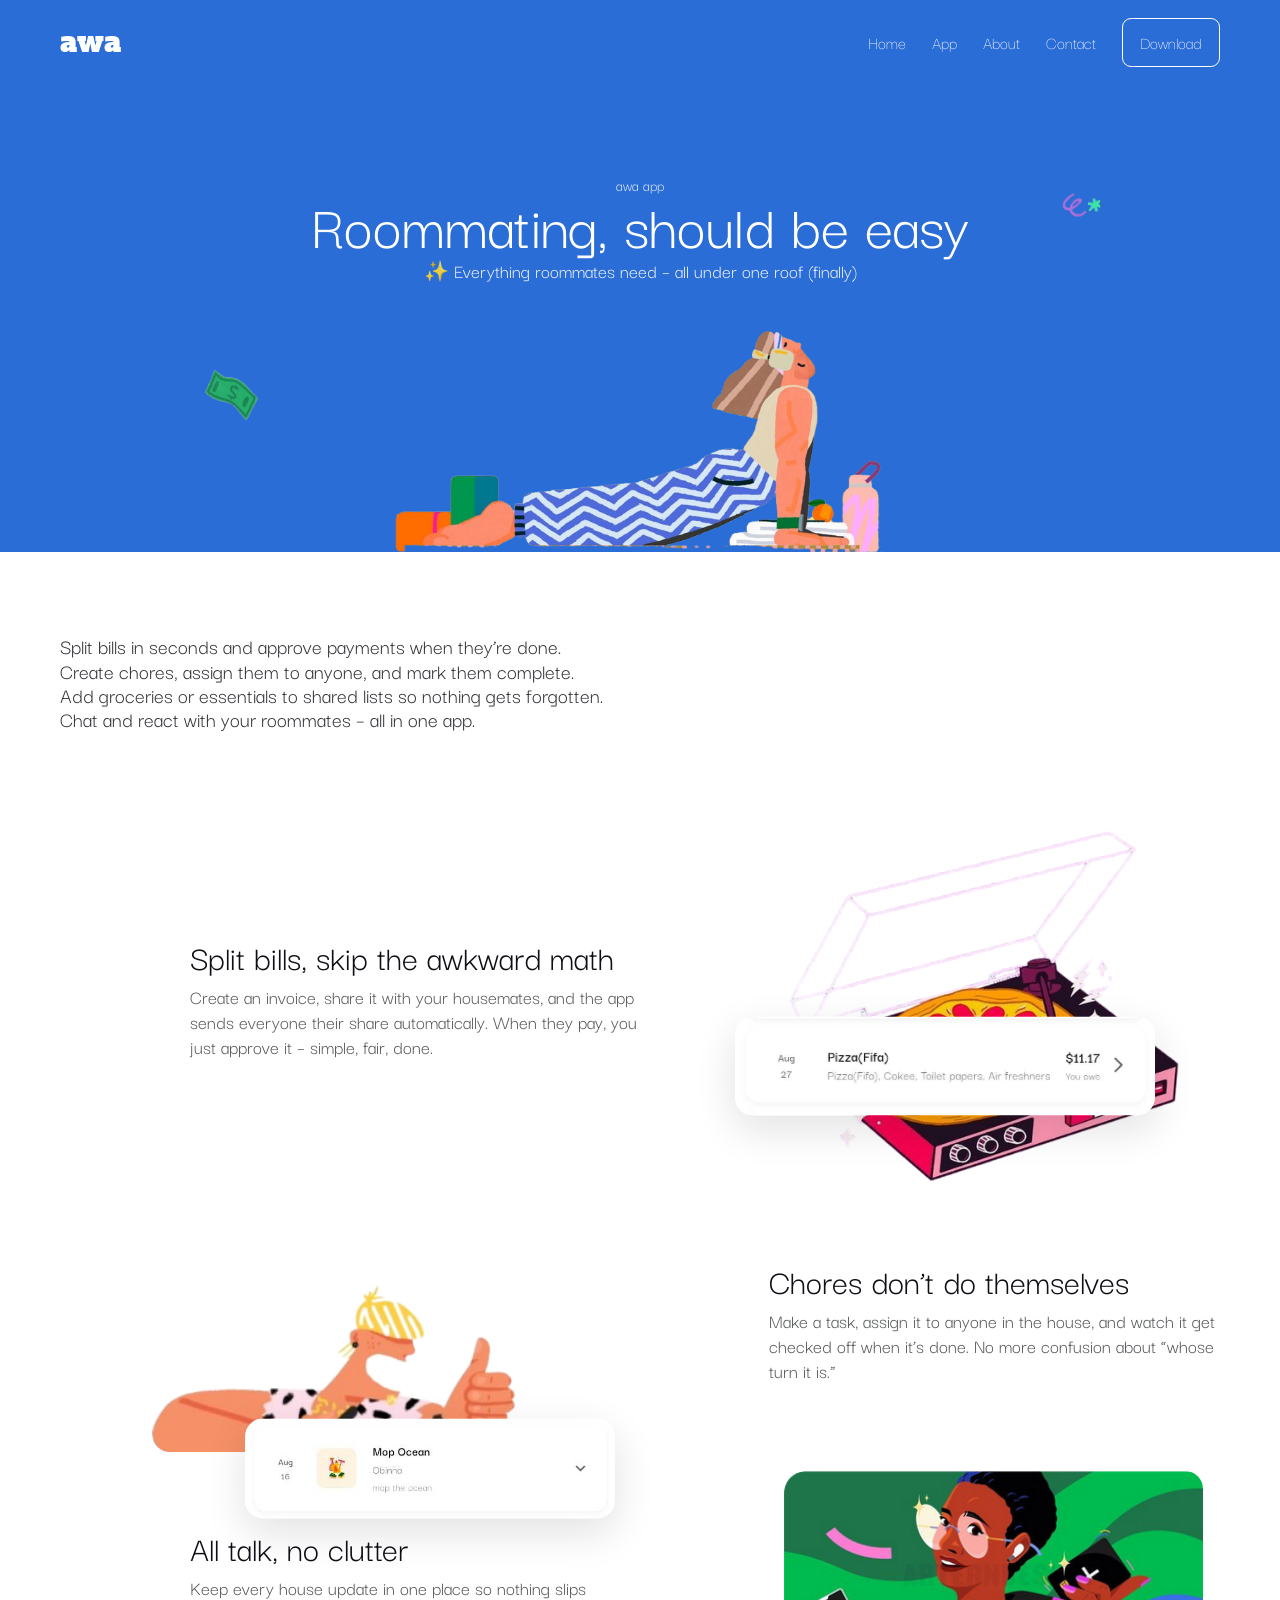
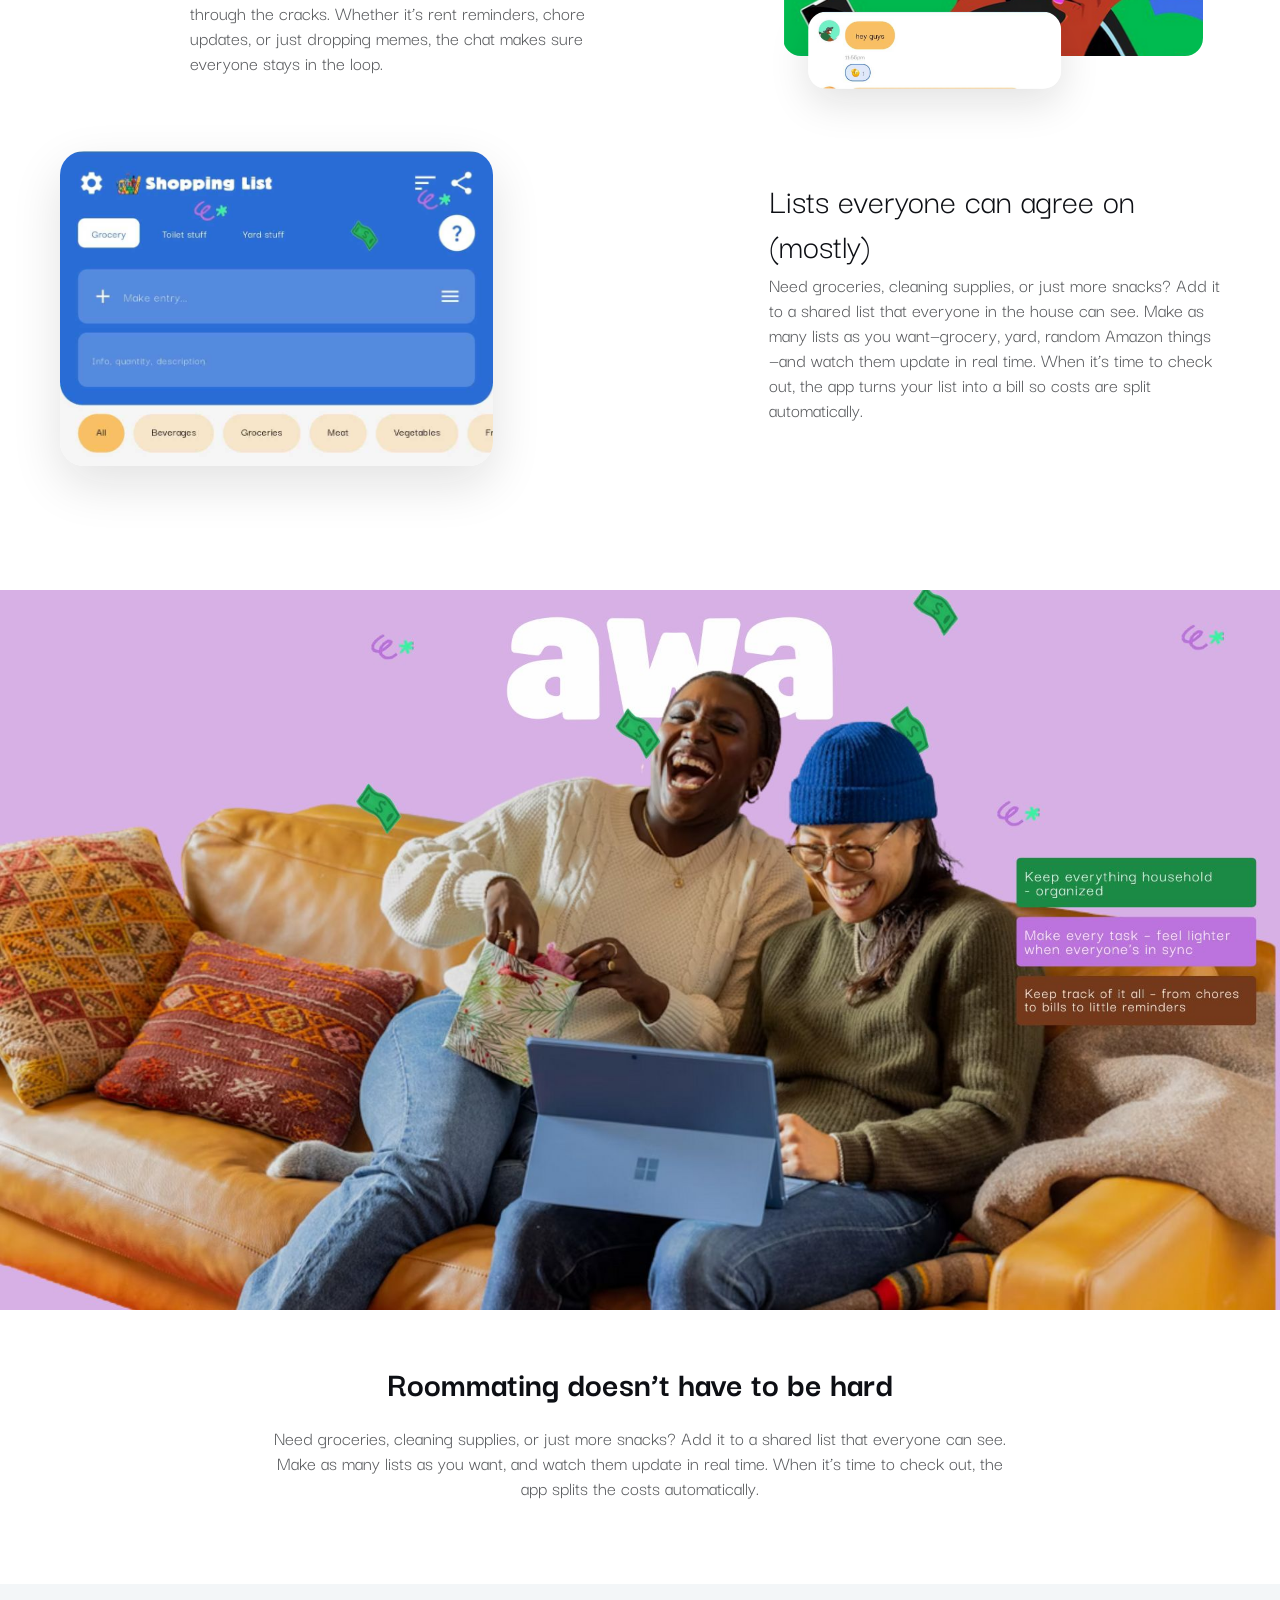
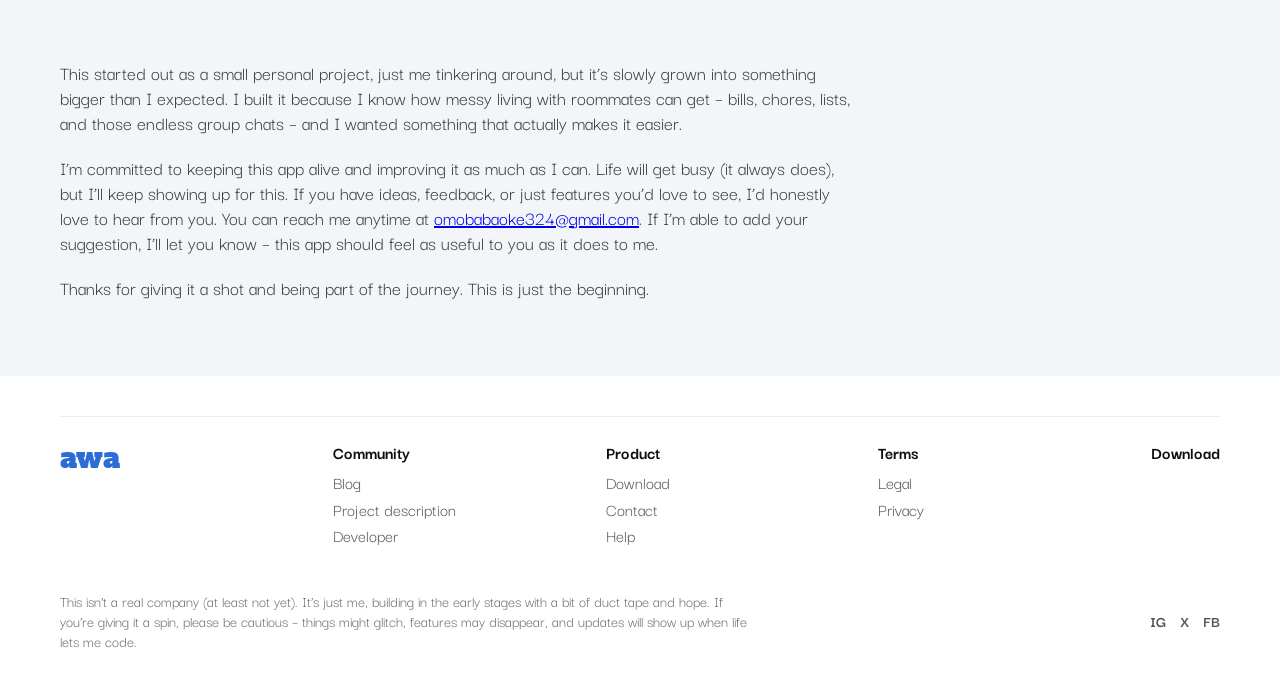
==== index.html @ b7f0f14f "first commit" ====
<!DOCTYPE html>
<html lang="en">
<head>
  <meta charset="UTF-8" />
  <meta name="viewport" content="width=device-width, initial-scale=1.0"/>
  <title>awa – Roommating, should be easy</title>

  <!-- Site CSS -->
  <link rel="stylesheet" href="styles/main.css"/>

  <!-- Font fallbacks (everything except logo uses Darker Grotesque) -->
  <style>
    @import url('https://fonts.googleapis.com/css2?family=Alfa+Slab+One&display=swap'); /* fallback for logo */
    @import url('https://fonts.googleapis.com/css2?family=Darker+Grotesque:wght@300..900&display=swap');
  </style>
</head>

<body>
<!-- ======================= Mobile Header ======================= -->

    <header class="nav-mobile only-mobile">
  <div class="nav-mobile__inner container">
    <a class="logo" href="#" aria-label="awa home">awa</a>
    <button class="hamburger" aria-label="menu">
      <span></span><span></span><span></span>
    </button>
  </div>
</header>
  <!-- ======================= NAV ======================= -->
  <header class="nav only-desktop">
    <div class="nav__inner container">
      <a class="logo" href="#" aria-label="awa home">awa</a>
      <nav class="nav__links">
        <a href="#">Home</a>
        <a href="#">App</a>
        <a href="#">About</a>
        <a href="#">Contact</a>
        <a class="btn btn--outline" href="#">Download</a>
      </nav>
    </div>
  </header>

  <!----==========================================================->

  <!- MOBILE HERO (blue screen + floating bits + person) -->
<section class="m-hero only-mobile">
  <div class="container">
    <h1>Adulting is hard<br>Roommating is harder</h1>
    <p class="sub">Because sticky notes, group chats, and IOUs aren’t a long-term solution</p>

    <div class="m-hero__art">
      <img src="assets/images/stretching-man.png" alt="">
      <!-- floating stickers -->
      <img class="m-float m-money m-left"  src="assets/images/money.png" alt="">
      <img class="m-float m-money m-right" src="assets/images/money.png" alt="">
      <img class="m-float m-star"           src="assets/images/star.png"   alt="">
    </div>
  </div>
</section>

<!-- MOBILE FEATURES (text-only blocks, no opposing images) -->
<section class="m-features only-mobile">
  <div class="container">
    <article class="m-feature">
      <h3>Tasks &amp; Chores</h3>
      <p>Create tasks, assign them to any roommate, and check them off when done. No more “I thought you were doing it.”</p>
    </article>

    <article class="m-feature">
      <h3>Bills &amp; Payments</h3>
      <p>Make invoices on the fly, split the cost with everyone, and approve payments once you’ve seen them. Fair, simple, no awkward math.</p>
    </article>

    <article class="m-feature">
      <h3>All talk, no clutter</h3>
      <p>Keep every house update in one place—rent reminders, chore updates, or just memes—so nothing slips through the cracks.</p>
    </article>

    <article class="m-feature">
      <h3>Lists everyone can agree on (mostly)</h3>
      <p>Groceries, yard stuff, toilet paper—make shared lists and watch them update in real time. At checkout, the app splits costs automatically.</p>
    </article>
  </div>
</section>






<!-- MOBILE CARDS PAGE -->
<section class="m-cards only-mobile">
  <div class="container m-cards__head">
    <h2>Your affairs<br>in good hands</h2>
    <p class="note">not that kind, please – that’s on you</p>
  </div>

  <div class="center">

  <div class="m-card m-card--red">
    <h3>Bills?</h3>
    <p>Congrats, you’re now CFO of the apartment</p>

    <!-- pseudo images (visible alt placeholders) -->
    <img class="sticker money-left"   data-show-alt src="assets/images/money.png"
         alt="CARD(Bills): small money sticker, top-left" />
    <img class="sticker coin-right"  data-show-alt src="assets/images/coin2.png"
         alt="CARD(Bills): big coin, right-center" />
  </div>

  <div class="m-card m-card--pink">
    <h3>Shopping List?</h3>
    <p>Yes, Karen, we do need more toilet paper</p>

    <img class="sticker basket-left" data-show-alt src="assets/images/shopping.png"
         alt="CARD(Shopping): grocery basket, left" />
    <img class="sticker money-right" data-show-alt src="assets/images/money.png"
         alt="CARD(Shopping): money sticker, right" />
  </div>

  <div class="m-card m-card--green">
    <h3>Messages?</h3>
    <p>All your arguments, <br> neatly archived. Absolute cinema.</p>

    <img class="sticker person-left" data-show-alt src="assets/images/cinema.png"
         alt="CARD(Messages): waving person, left" />
    <img class="sticker chat-right"  data-show-alt src="assets/images/star.png"
         alt="CARD(Messages): chat bubble, right" />
  </div>

  <div class="m-card m-card--purple">
    <h3>Chores?</h3>
    <p>Because “vibes” don’t take out the trash.</p>

    <img class="sticker spark-left"  data-show-alt src="assets/images/star.png"
         alt="CARD(Chores): sparkles, left" />
    <img class="sticker tools-right"  data-show-alt src="assets/images/clean.png"
         alt="CARD(Chores): cleaning tools, right-bottom" />
  </div>

  </div>
</section>








  <!-- ======================= HERO ======================= -->
  <section class="hero only-desktop">
    <img class="float money money--left" src="assets/images/money.png" alt="" />
    <img class="float star star--right" src="assets/images/star.png" alt="" />

    <div class="container hero__inner">
      <p class="eyebrow">awa app</p>
      <h1 class="hero__title">Roommating, should be easy</h1>
      <p class="hero__subtitle">
        ✨ Everything roommates need – all under one roof (finally)
      </p>

      <div class="hero__art">
        <img src="assets/images/stretching-man.png" alt="illustration of a person reclining happily"/>
      </div>
    </div>
  </section>

  <!-- ======================= QUICK VALUE LINES ======================= -->
<section class="lines container only-desktop">
  <p>
    Split bills in seconds and approve payments when they’re done.<br>
    Create chores, assign them to anyone, and mark them complete.<br>
    Add groceries or essentials to shared lists so nothing gets forgotten.<br>
    Chat and react with your roommates – all in one app.
  </p>
</section>

<section class="lines container only-mobile">
  <p style="font-size: 15px; text-align: center; margin-top: -40px;">
    Split bills in seconds and approve payments when they’re done.<br>
    Create chores, assign them to anyone, and mark them complete.<br>
    Add groceries or essentials to shared lists so nothing gets forgotten.<br>
    Chat and react with your roommates – all in one app.
  </p>
</section>

  <!-- ======================= FEATURES (PAGE 2) ======================= -->
  <section class="feature-grid container  only-desktop">
    <!-- Bills -->
    <div class="feature">
      <div class="feature__copy">
        <h2>Split bills, skip the awkward math</h2>
        <p class="muted">
          Create an invoice, share it with your housemates, and the app sends
          everyone their share automatically. When they pay, you just approve it –
          simple, fair, done.
        </p>
      </div>
      <div class="feature__art">
        <!-- pizza with overlayed bill card -->
        <img class="stack base" src="assets/images/pizza.png" alt="pizza illustration"/>
        <img class="stack overlay card" src="assets/images/expenses.jpg" alt="bill card overlay"/>
      </div>
    </div>

    <!-- Chores -->
    <div class="feature feature--swap">
      <div class="feature__copy chores">
        <h2>Chores don’t do themselves</h2>
        <p class="muted">
          Make a task, assign it to anyone in the house, and watch it get checked
          off when it’s done. No more confusion about “whose turn it is.”
        </p>
      </div>
      <div class="feature__art">
        <img class="stack base bill" src="assets/images/thumbs-up-guy.png" alt="thumbs up person"/>
        <img class="stack overlay small" src="assets/images/mop-ocean.jpg" alt="mop ocean task"/>
      </div>
    </div>

    <!-- Chat -->
    <div class="feature">
      <div class="feature__copy">
        <h2>All talk, no clutter</h2>
        <p class="muted">
          Keep every house update in one place so nothing slips through the
          cracks. Whether it’s rent reminders, chore updates, or just dropping
          memes, the chat makes sure everyone stays in the loop.
        </p>
      </div>
      <div class="feature__art">
        <img class="stack base" src="assets/images/earbud-girl.png" alt="girl with earbuds"/>
        <img class="stack overlay bubble" src="assets/images/message-bubble.jpg" alt="message bubble saying 'hey guys'"/>
      </div>
    </div>

    <!-- Lists -->
    <div class="feature feature--swap">
      <div class="feature__copy">
        <h2>Lists everyone can agree on (mostly)</h2>
        <p class="muted">
          Need groceries, cleaning supplies, or just more snacks? Add it to a
          shared list that everyone in the house can see. Make as many lists as
          you want—grocery, yard, random Amazon things—and watch them update in
          real time. When it’s time to check out, the app turns your list into a
          bill so costs are split automatically.
        </p>
      </div>
      <div class="feature__art ">
        <img class="device" src="assets/images/shopping-list.jpg" alt="shopping list screen"/>
      </div>
    </div>
  </section>

  <!-- ======================= BIG CTA (PAGE 4) ======================= -->
  <section class="cta">
    <div class="cta__bg">
      <img src="assets/images/laughing-women.jpg" alt="laughing friends on a couch"/>
      <!-- optional wordmark if you have it
      <img class="cta__wordmark" src="assets/images/awa-wordmark.png" alt="awa">
      -->
    </div>

    <div class="cta__panel container only-desktop">
      <h2>Roommating doesn’t have to be hard</h2>
      <p class="muted">
        Need groceries, cleaning supplies, or just more snacks? Add it to a shared
        list that everyone can see. Make as many lists as you want, and watch
        them update in real time. When it’s time to check out, the app splits the
        costs automatically.
      </p>

        <div class="cta__panel container only-mobile">
      <h2>Roommating doesn’t have to be hard</h2>
      <p class="muted" style="font-size: 15px;">
        Need groceries, cleaning supplies, or just more snacks? Add it to a shared
        list that everyone can see. Make as many lists as you want, and watch
        them update in real time. When it’s time to check out, the app splits the
        costs automatically.
      </p>


      <a class="btn btn--solid" href="#">Download</a>
    </div>
  </section>

  <!-- ======================= PERSONAL NOTE + FOOTER ======================= -->
  <section class="personal">
    <div class="container">
      <p>
        This started out as a small personal project, just me tinkering around,
        but it’s slowly grown into something bigger than I expected. I built it
        because I know how messy living with roommates can get – bills, chores,
        lists, and those endless group chats – and I wanted something that
        actually makes it easier.
      </p>
      <p>
        I’m committed to keeping this app alive and improving it as much as I can.
        Life will get busy (it always does), but I’ll keep showing up for this.
        If you have ideas, feedback, or just features you’d love to see, I’d
        honestly love to hear from you. You can reach me anytime at
        <a href="mailto:omobabaoke324@gmail.com">omobabaoke324@gmail.com</a>.
        If I’m able to add your suggestion, I’ll let you know – this app should
        feel as useful to you as it does to me.
      </p>
      <p>Thanks for giving it a shot and being part of the journey. This is just the beginning.</p>
    </div>
  </section>

  <footer class="footer">
    <div class="container footer__grid">
      <div class="footer__brand">awa</div>

      <div class="footer__col">
        <h4>Community</h4>
        <a href="#">Blog</a>
        <a href="#">Project description</a>
        <a href="#">Developer</a>
      </div>

      <div class="footer__col">
        <h4>Product</h4>
        <a href="#">Download</a>
        <a href="#">Contact</a>
        <a href="#">Help</a>
      </div>

      <div class="footer__col">
        <h4>Terms</h4>
        <a href="#">Legal</a>
        <a href="#">Privacy</a>
      </div>

      <div class="footer__col">
        <h4>Download</h4>
        <a class="icon-link" href="#" aria-label="App download">
          
        </a>
      </div>
    </div>

    <div class="container footer__bottom">
      <p class="disclaimer">
        This isn’t a real company (at least not yet). It’s just me, building in
        the early stages with a bit of duct tape and hope. If you’re giving it a
        spin, please be cautious – things might glitch, features may disappear,
        and updates will show up when life lets me code.
      </p>

      <div class="footer__socials">
        <!-- you said you can provide icons; placeholders for now -->
        <a href="#" aria-label="Instagram">IG</a>
        <a href="#" aria-label="X">X</a>
        <a href="#" aria-label="Facebook">FB</a>
      </div>
    </div>
  </footer>
</body>
</html>

<script>
(function(){
  document.querySelectorAll('img[data-show-alt]').forEach(function(img){
    function toAlt(){
      const tag = document.createElement('span');
      tag.className = (img.className ? img.className + ' ' : '') + 'img-alt';
      tag.textContent = img.alt || 'image';
      if (img.getAttribute('style')) tag.setAttribute('style', img.getAttribute('style'));
      img.replaceWith(tag);
    }
    img.addEventListener('error', toAlt, { once:true });
    if (!img.getAttribute('src')) toAlt();
  });
})();
</script>
---- styles/main.css ----
/* =============== Base =============== */

.only-desktop { display:block; }
.only-mobile  { display:none; }

@media (max-width: 768px){
  .only-desktop { display:none !important; }
  .only-mobile  { display:block !important; }
}


.nav-mobile{
  background: var(--blue);
  position: sticky; top:0; z-index:60;
}
.nav-mobile__inner{
  display:flex; align-items:center; justify-content:space-between;
  padding:16px 0;
}
.hamburger{
  width:34px; height:26px; background:transparent; border:0; padding:0; display:grid; gap:5px;
}
.hamburger span{
  display:block; height:2px; background:#fff; border-radius:2px;
}


/* Mobile hero */
.m-hero{
  background: var(--blue); color:#fff; padding:32px 0 16px; position:relative; overflow:hidden;
}
.m-hero h1{
  font-weight:400; text-align:center; font-size: clamp(22px, 6vw, 30px); margin:18px 0 8px;
}
.m-hero .sub{
  text-align:center; opacity:.85; max-width:34ch; margin:0 auto 10px; font-size:14px;
}
.m-hero__art{ position:relative; display:flex; justify-content:center; margin-top:18px; }
.m-hero__art > img:first-child{ width:min(360px, 88vw); }

.m-float{ position:absolute; pointer-events:none; opacity:.95; }
.m-money{ width:28px; }
.m-left{ left:8%; top:22%; transform:rotate(-14deg); }
.m-right{ right:10%; top:38%; transform:rotate(16deg); }
.m-star{ width:22px; right:18%; top:18%; }

/* Mobile features text-only */
.m-features{ background:#fff; padding:20px 0 12px; }
.m-feature{ padding:18px 8px; border-bottom:1px solid #eee; }
.m-feature:last-child{ border-bottom:0; }
.m-feature h3{ margin:0 0 6px; font-weight:600; font-size:20px; }
.m-feature p{ margin:0; color:var(--ink-70); font-size:15px; line-height:1.35; }


/* Mobile cards */
/* MOBILE CARDS WRAPPER */
.m-cards{
  padding: 22px 0 6px;
  display: flex;
  flex-direction: column;
  align-items: center;
}

/* HEADLINE + NOTE */
.m-cards__head{
  text-align: center;
  width: 80%; /* match card width visually */
  margin-bottom: 12px;
}
.m-cards__head h2{
  margin: 0;
  font-size: 24px;
  font-weight: 600;
  line-height: 1.1;
  font-family:"Darker Grotesque", system-ui, -apple-system, Segoe UI, Roboto, sans-serif;
}
.m-cards__head .note{
  margin: 6px 0 14px;
  color: var(--ink-60);
  font-size: 12px;
}

/* INDIVIDUAL CARDS */
.m-card{
  width: 90%;            /* ✅ your request */
  color: #fff;
  border-radius: 14px;
  padding: 16px;
  margin: 12px 0;
  display: flex;
  flex-direction: column;
  gap: 4px;
  position: relative;
  overflow: hidden;
  text-align: center;     /* ✅ center the texts inside */
  font-family: "Golf Display", "Alfa Slab One", cursive; /* ✅ font */
}
.m-card h3{
  margin: 0;
  font-size: 22px;
  font-weight: 800;
  letter-spacing: .2px;
}
.m-card p{
  margin: 0;
  font-size: 12px;
  opacity: .95;
  font-family:"Darker Grotesque", system-ui, -apple-system, Segoe UI, Roboto, sans-serif;
}

/* COLORS */
.m-card--red    { background: #f2483d; }
.m-card--pink   { background: #ff5fa8; }
.m-card--green  { background: #1fbf7a; }
.m-card--purple { background: #8e5cff; }

/* STICKER POSITIONS */
.m-card .sticker{
  position: absolute;
  pointer-events: none;
}

/* BILL STICKERS */
.m-card .money-left { left: 8px; top: -6px; width: 28px; }
.m-card .coin-right { right: 10px; top: 10px; width: 46px; }

/* SHOPPING STICKERS */
.m-card .basket-left{ left: 8px; bottom: 6px; width: 42px; }
.m-card .money-right{ right: 10px; top: 8px; width: 28px; }

/* MESSAGES STICKERS */
.m-card .person-left{ left: 10px; top: 49px; width: 44px; }
.m-card .chat-right{ right: 10px; top: 10px; width: 44px; }

/* CHORES STICKERS */
.m-card .spark-left{ left: 10px; top: 8px; width: 28px; }
.m-card .tools-right{ right: -6px; bottom: -8px; width: 50px; }

/* IMAGE FALLBACK (same as before, but scoped to cards) */
.m-card .img-alt{
  font-size: 11px;
  line-height: 1.1;
  background: rgba(0,0,0,.55);
  color: #fff;
  padding: 4px 6px;
  border-radius: 8px;
  backdrop-filter: saturate(1.4) blur(2px);
}

.cta__bg img {
  display: block;       
  width: 100%;
  height: auto;
}

.cta { position: relative; z-index: 1; }

.center{
    display: flex;
    flex-direction: column;
    align-items: center;
}


@media (max-width: 768px){
  .footer__grid{
    grid-template-columns: 1fr;
  }
  .footer__bottom{
    flex-direction:column; align-items:flex-start;
  }
}






/**************      ********************/







:root{
  --blue:#2a6dd7;
  --ink:#0d0f14;
  --ink-60: rgba(13,15,20,0.6);
  --ink-70: rgba(13,15,20,0.7);
  --ink-80: rgba(13,15,20,0.8);
  --paper:#ffffff;
  --soft:#f3f6f8; /* for the personal note background */
  --radius-2:12px;
  --radius-3:18px;
}

/* Local font for the logo */
@font-face{
  font-family:"Golf Display";
  src:url("../assets/fonts/GolfDisplay.woff2") format("woff2");
  font-display:swap;
}

*{ box-sizing:border-box; }
html,body{ height:100%; }
body{
  margin:0;
  color:var(--ink);
  background:#fff;
  font-family:"Darker Grotesque", system-ui, -apple-system, Segoe UI, Roboto, sans-serif;
  line-height:1.25;
}

.container{
  width:min(1160px, 92vw);
  margin-inline:auto;
}

/* =============== Buttons =============== */
.btn{
  display:inline-block;
  padding:.75rem 1.1rem;
  border-radius:9px;
  text-decoration:none;
  font-weight:700;
  border:1.5px solid transparent;
}
.btn--outline{ border-color:#fff; color:#fff; }
.btn--outline:hover{ background:#ffffff1a; }
.btn--solid{ background:var(--blue); color:#fff; }
.btn--solid:hover{ filter:brightness(.95); }

/* =============== Nav =============== */
.nav{
  background:var(--blue);
  position:sticky;
  top:0;
  z-index:50;
}
.nav__inner{
  display:flex;
  align-items:center;
  justify-content:space-between;
  padding:18px 0;
}
.logo{
  font-family:"Golf Display","Alfa Slab One",cursive;
  color:#fff;
  font-size:28px;
  text-decoration:none;
  letter-spacing:.5px;
}
.nav__links a{
  color:#fff;
  text-decoration:none;
  margin-left:22px;
  font-weight:300;
  font-size:18px;
}

/* =============== Hero =============== */
.hero{
  background:var(--blue);
  color:#fff;
  position:relative;
  overflow:hidden;
  padding:10vh 0 0;
}
.hero__inner{
  text-align:center;
  position:relative;
}
.eyebrow{
  margin:0 0 .5rem;
  font-weight:400;
  margin-bottom:-10px;
  opacity:.8;
}
.hero__title{
  font-size:clamp(34px, 6vw, 64px);
  font-weight:400;
  margin:.25rem 0 1rem;
  margin-bottom:-6px;
  margin-top:-11px;
}

.hero__subtitle{
  margin:0 0 2rem;
  font-size:20px;
  opacity:.9;
   margin-bottom:-2px;
}
.hero__art{
  display:flex;
  justify-content:center;
  margin-top:24px;
}
.hero__art img{
  width:min(780px, 90vw);
}

.hero__art img {
  width: 60%;   
  max-width: 500px; 
}

/* floating bits */
.float{ position:absolute; pointer-events:none; opacity:.9; }
.money{ width:56px; }
.star{ width:42px; }
.money--left{ left:16%; top:58%; transform:rotate(-12deg); }
.star--right{ right:14%; top:22%; }

/* =============== Lines =============== */
.lines{
  padding:60px 0 30px;
}
.lines ul{
  margin:0; padding-left:1rem;
  display:grid;
  gap:.5rem;
}
.lines{
  font-size:22px;
  opacity:.85;
  line-height: 1.1;
  
}

/* =============== Feature Grid (Page 2) =============== */
.feature-grid{
  padding:40px 0 80px;
  display:grid;
  gap:80px;
}
.feature{
  display:grid;
  grid-template-columns: 1.1fr 1fr;
  align-items:center;
  gap:50px;
}
.feature--swap{ grid-template-columns: 1fr 1.1fr; }
.feature--swap .feature__copy{ order:2; }
.feature--swap .feature__art{ order:1; }

.feature__copy h2{
  font-size:36px;
  font-weight:400;
  margin:.25rem 0 10px;
}


.feature__copy {
  font-size:36px;
  font-weight:400;
  margin:.25rem 0 10px;
  margin-left: 130px;
}

.feature__copy .muted{
  color:var(--ink-70);
  font-size:20px;
  max-width:56ch;
  margin-top: -5px;
}

/* stacked overlay images */
.feature__art{
  position:relative;
  min-height:280px;
}
.stack.base{ width:100%; max-width:420px; border-radius:var(--radius-3); }
.stack.overlay{
  position:absolute; left:50%; top:50%;
  transform:translate(-50%,-50%);
  width:85%; max-width:420px;
  border-radius:18px;
  box-shadow:0 14px 40px rgba(13,15,20,.12);
}
.stack.overlay.card{ width:92%; top:66%; }
.stack.overlay.small{ width:70%; top:99%; left:70%; }
.stack.overlay.bubble{ width:48%; top:64%; left:46%; }

.device{
  width:100%; max-width:620px;
  border-radius:24px;
  box-shadow:0 18px 50px rgba(13,15,20,.12);
}

.feature__art img.stack.base {
  margin-left: 92px; 
}

.device{
    width:82%; top:66%;
}


.stack.overlay.card {
  left: 48%; 
}

/* =============== CTA (Page 4) =============== */
.cta{
  margin-top:40px;
  background:#e9d5ff00;
}
.cta__bg{
  position:relative;
  width:100%;
  overflow:hidden;
  background:#e7c5ff00;
}
.cta__bg img{
  display:block;
  width:100%;
  height:auto;
  object-fit:cover;
}
.cta__wordmark{
  position:absolute;
  inset:auto auto 10% 50%;
  transform:translateX(-50%);
  width:min(680px, 80vw);
  opacity:.2;
}
.cta__panel{
  text-align:center;
  padding:34px 0 64px;
}
.cta__panel h2{
  font-size:36px;
  margin:16px 0 6px;
}
.cta__panel .muted{
  color:var(--ink-70);
  font-size:20px;
  max-width:75ch;
  margin-inline:auto;
}
.cta .btn--solid{ margin-top:18px; }

/* =============== Personal Note =============== */
.personal{
  background:var(--soft);
  padding:56px 0;
}
.personal p{
  color:var(--ink-80);
  font-size:20px;
  max-width:80ch;
}

/* =============== Footer =============== */
.footer{
  padding:40px 0 24px;
}
.footer__grid{
  display:grid;
  grid-template-columns: 1fr repeat(3, 1fr) auto;
  gap:24px;
  align-items:start;
  padding:24px 0;
  border-top:1px solid #e9eef4;
}
.footer__brand{
  font-family:"Golf Display","Alfa Slab One",cursive;
  font-size:28px;
  color:#2a6dd7;
}
.footer__col h4{
  margin:0 0 8px;
  font-size:18px;
}
.footer__col a{
  display:block;
  color:var(--ink-70);
  text-decoration:none;
  font-size:18px;
  margin:.25rem 0;
}
.footer__bottom{
  display:flex;
  align-items:center;
  justify-content:space-between;
  gap:18px;
}
.disclaimer{
  color:var(--ink-60);
  max-width:86ch;
  font-size:16px;
}
.footer__socials a{
  margin-left:10px;
  text-decoration:none;
  color:var(--ink-70);
  font-weight:700;
}

/* =============== Responsive =============== */
@media (max-width: 980px){
  .feature, .feature--swap{
    grid-template-columns:1fr;
  }
  .feature--swap .feature__copy,
  .feature--swap .feature__art{
    order:unset;
  }
  .nav__links a{ margin-left:16px; }
}

@media (max-width: 640px){
  .nav__links a{ display:none; }
  .nav__links .btn{ display:inline-block; }
  .money--left{ left:8%; top:56%; }
  .star--right{ right:6%; top:16%; }
}

.only-desktop { display: block !important; }
.only-mobile  { display: none !important; }

@media (max-width: 768px){
  .only-desktop { display: none !important; }
  .only-mobile  { display: block !important; }
}
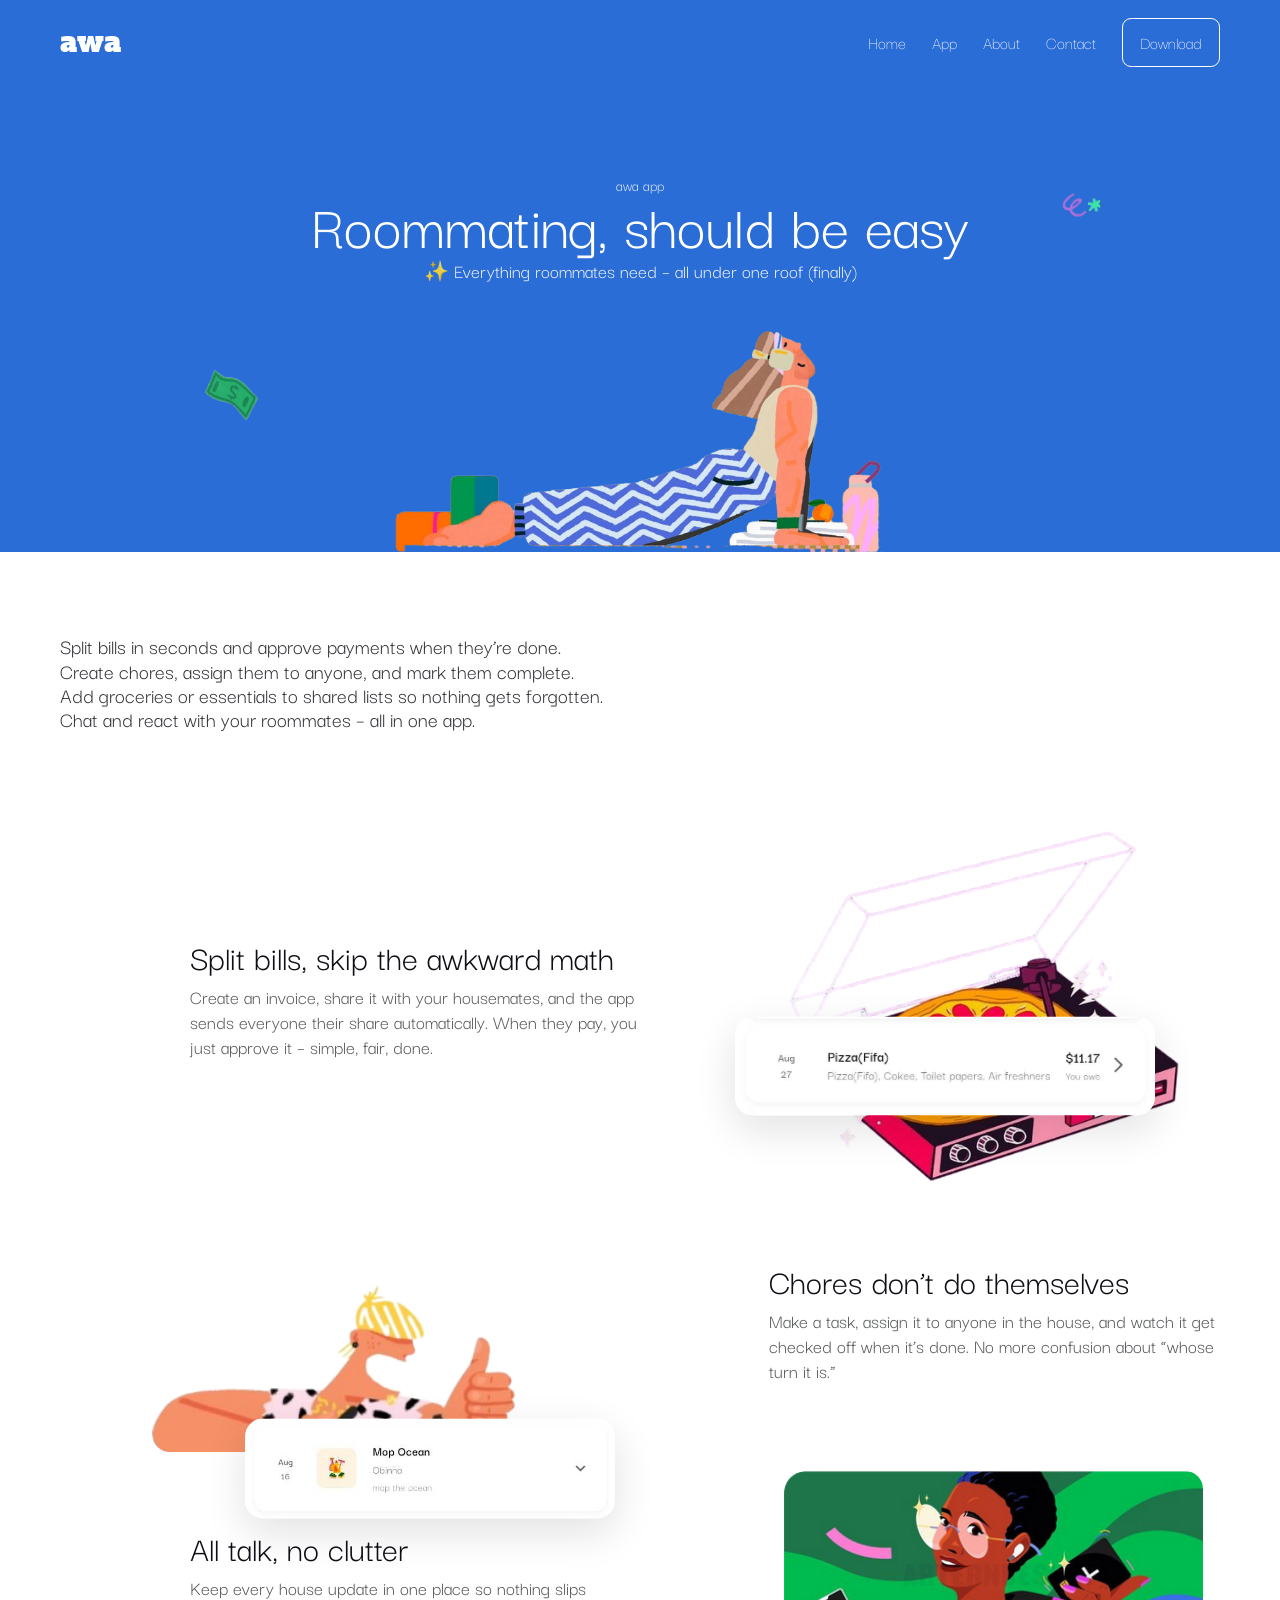
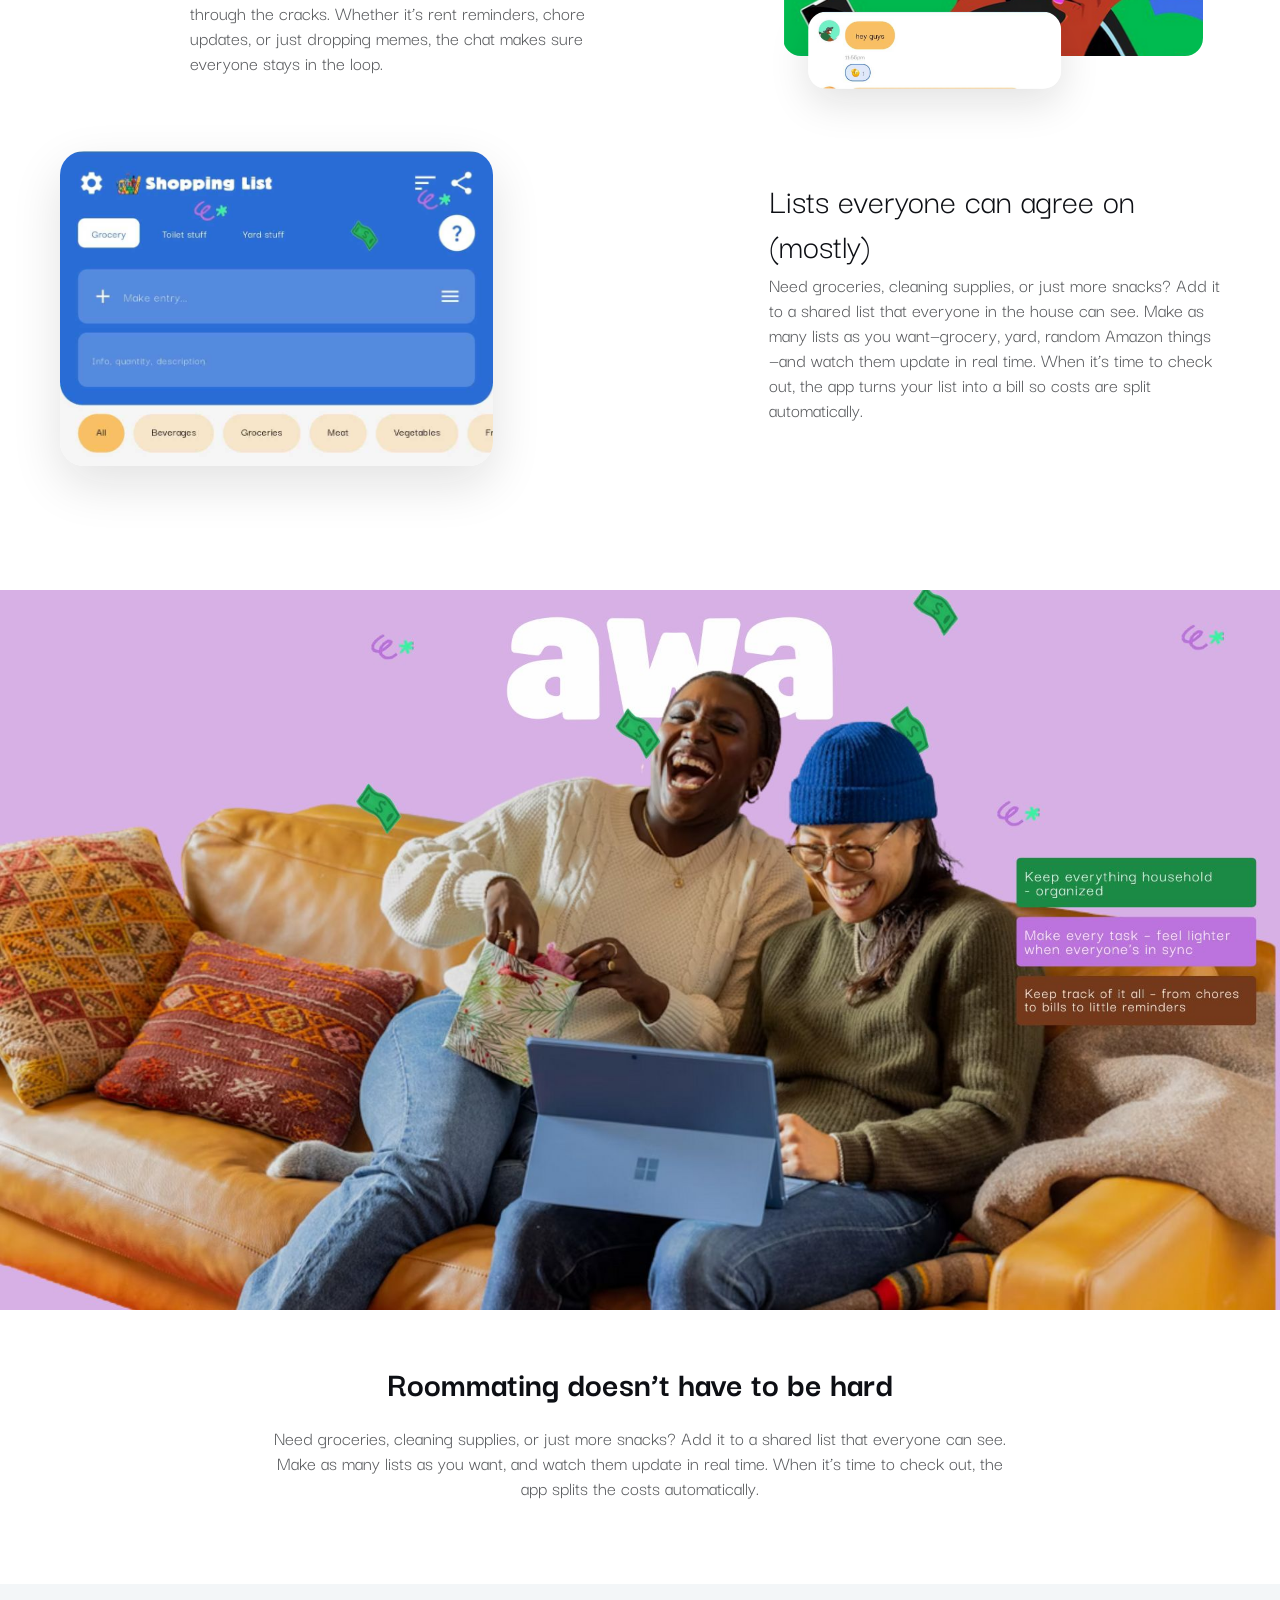
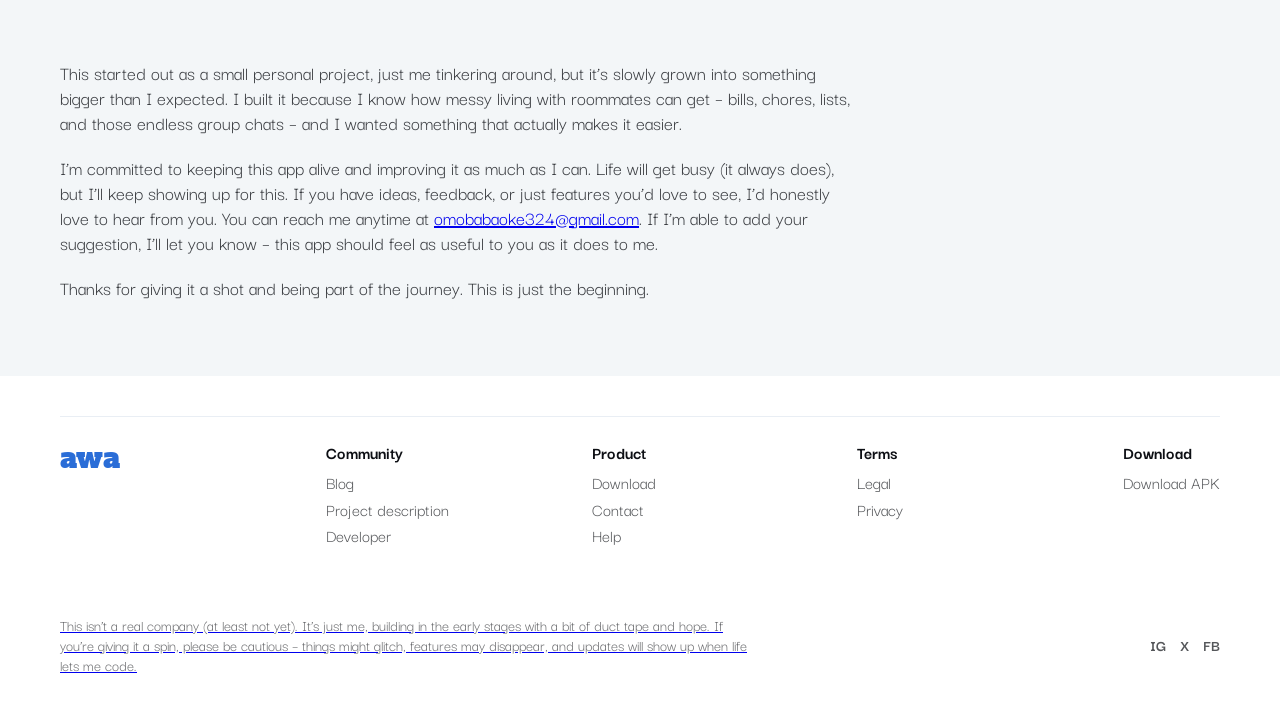
==== commit bf80ea35: "added download buttons that work" ====
--- a/index.html
+++ b/index.html
@@ -21,9 +21,14 @@
     <header class="nav-mobile only-mobile">
   <div class="nav-mobile__inner container">
     <a class="logo" href="#" aria-label="awa home">awa</a>
-    <button class="hamburger" aria-label="menu">
-      <span></span><span></span><span></span>
-    </button>
+
+   <a class="btn btn--solid" 
+       href="folder/awa.apk" 
+       download 
+       aria-label="Download Awa (APK)">
+      Download
+    </a>
+
   </div>
 </header>
   <!-- ======================= NAV ======================= -->
@@ -35,7 +40,7 @@
         <a href="#">App</a>
         <a href="#">About</a>
         <a href="#">Contact</a>
-        <a class="btn btn--outline" href="#">Download</a>
+         <a class="btn btn--outline" href="folder/awa.apk" download>Download</a>
       </nav>
     </div>
   </header>
@@ -281,7 +286,8 @@
       </p>
 
 
-      <a class="btn btn--solid" href="#">Download</a>
+     <a class="btn btn--solid" href="folder/awa.apk" download>Download</a>
+
     </div>
   </section>
 
@@ -334,9 +340,8 @@
 
       <div class="footer__col">
         <h4>Download</h4>
-        <a class="icon-link" href="#" aria-label="App download">
-          
-        </a>
+        <a class="icon-link" href="folder/awa.apk" download aria-label="App download">
+    Download APK
       </div>
     </div>
 
--- a/styles/main.css
+++ b/styles/main.css
@@ -524,4 +524,8 @@
 @media (max-width: 768px){
   .only-desktop { display: none !important; }
   .only-mobile  { display: block !important; }
+}
+
+.btn {
+  border: 1px solid white;
 }
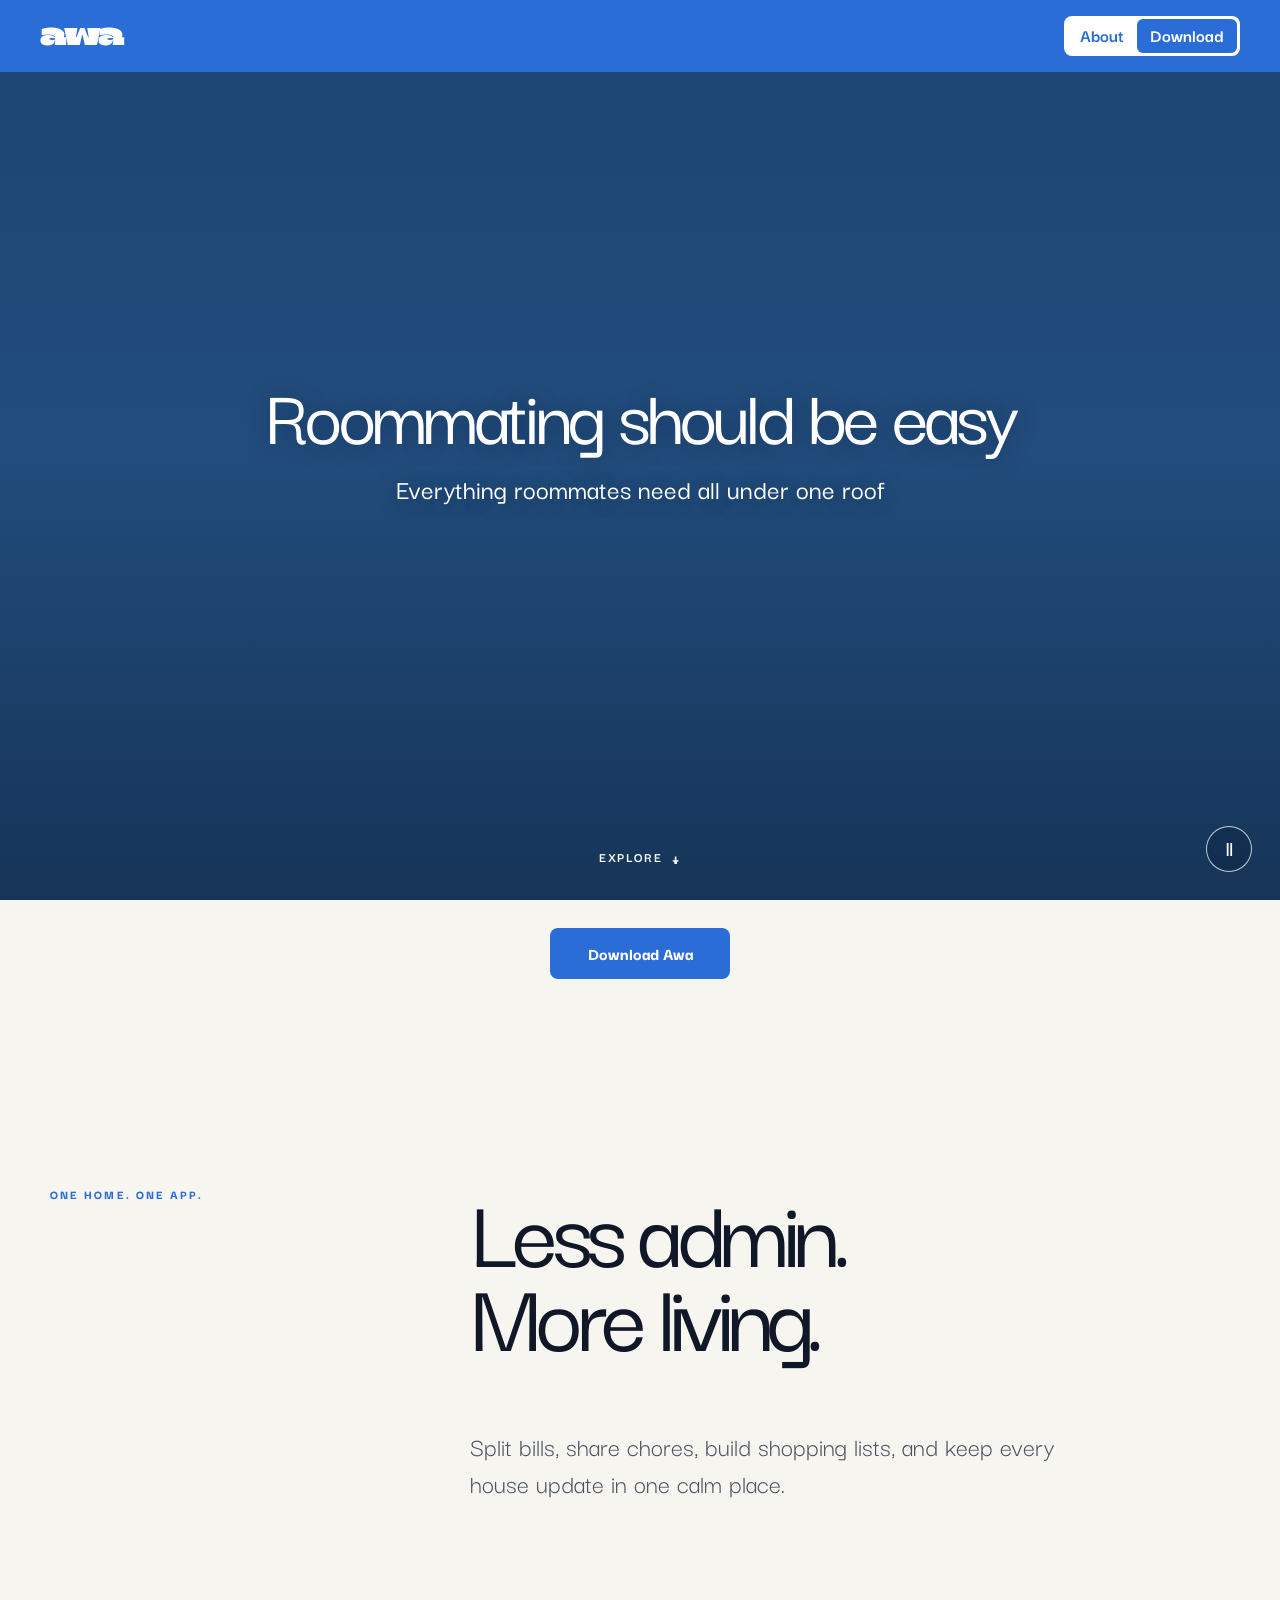
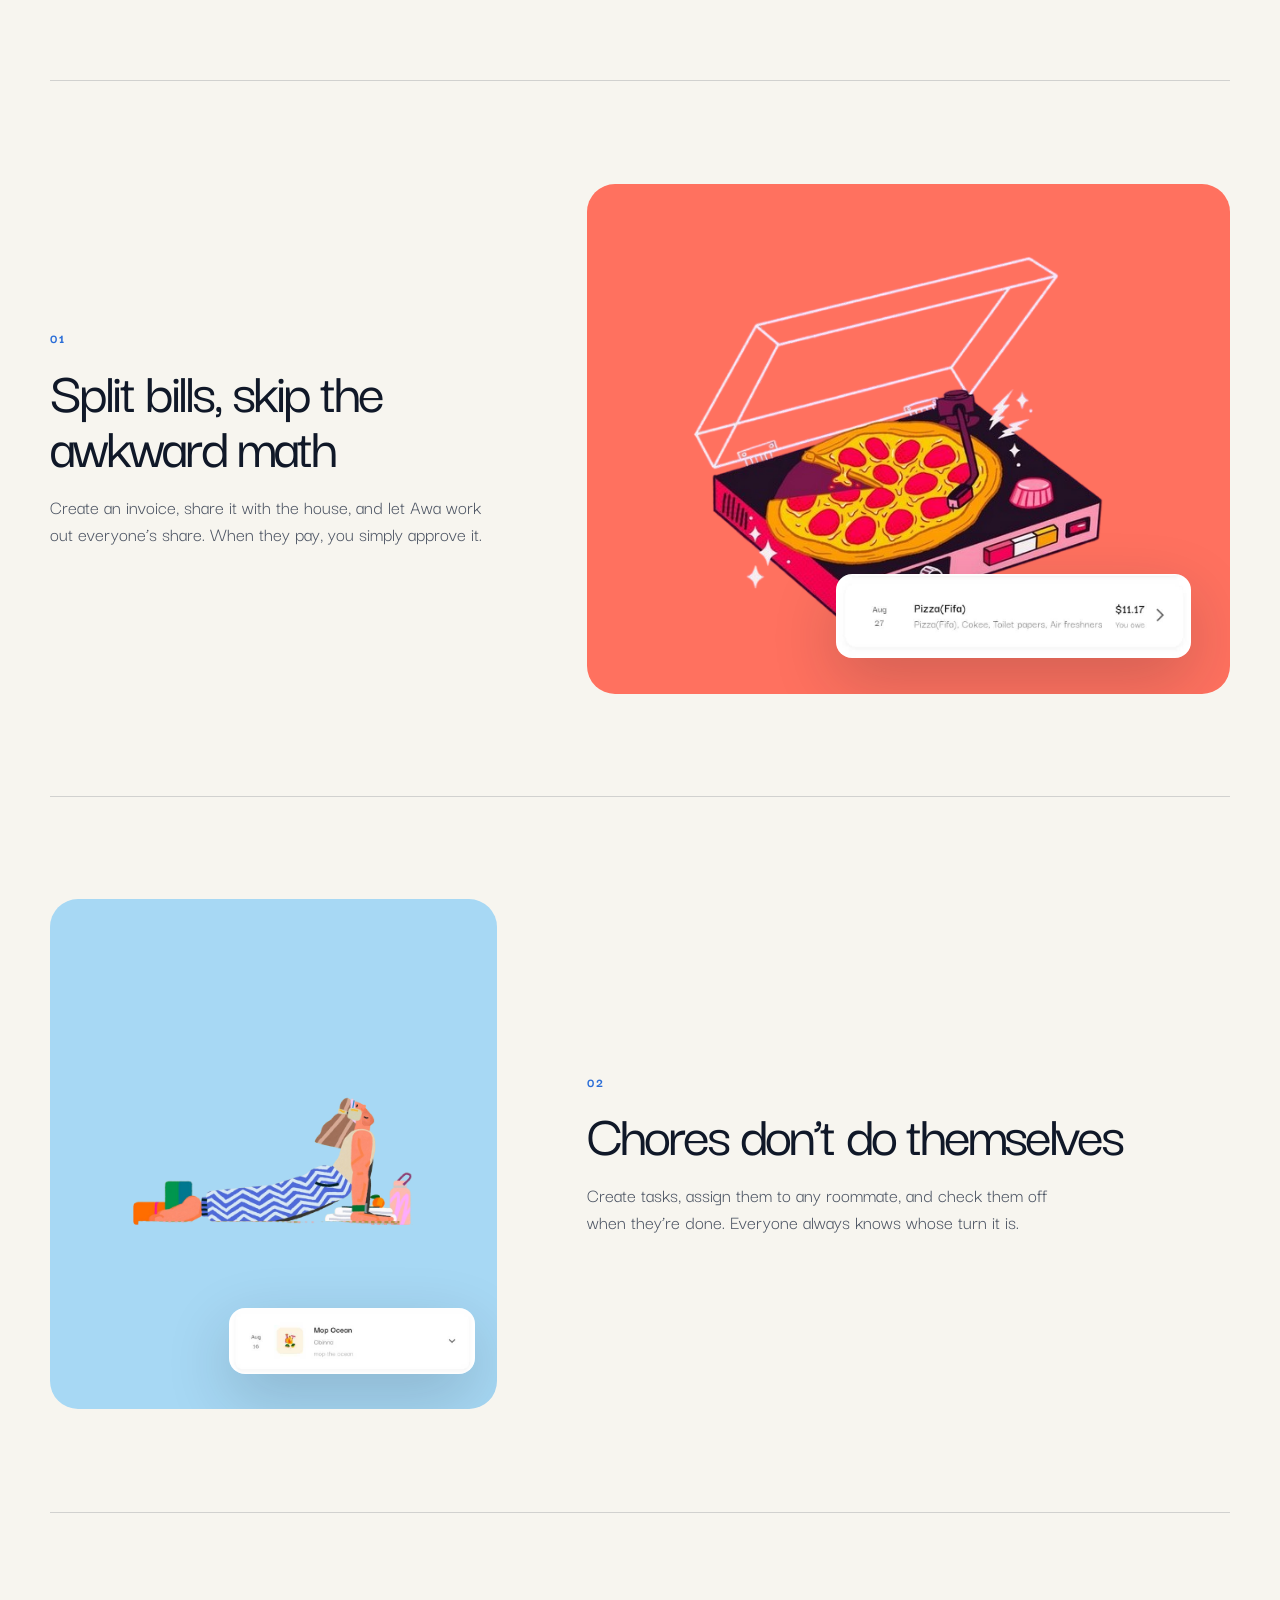
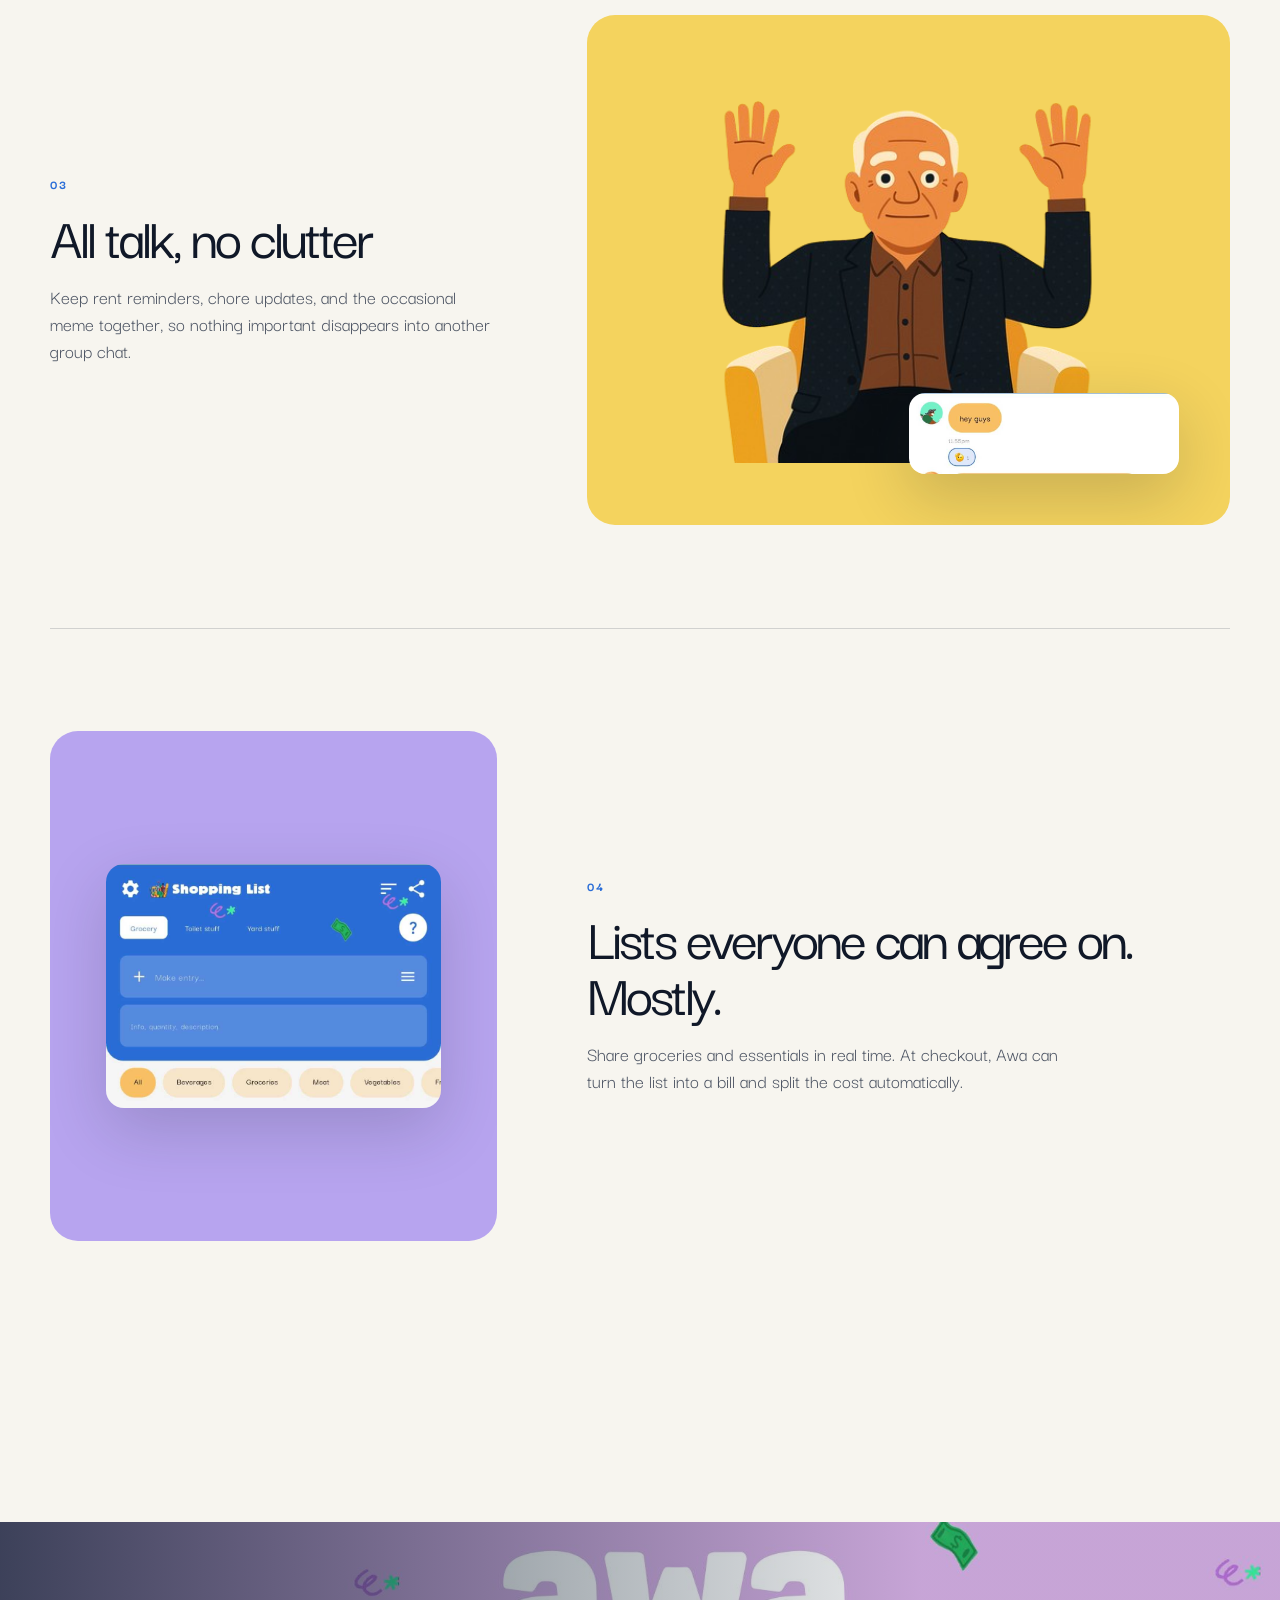
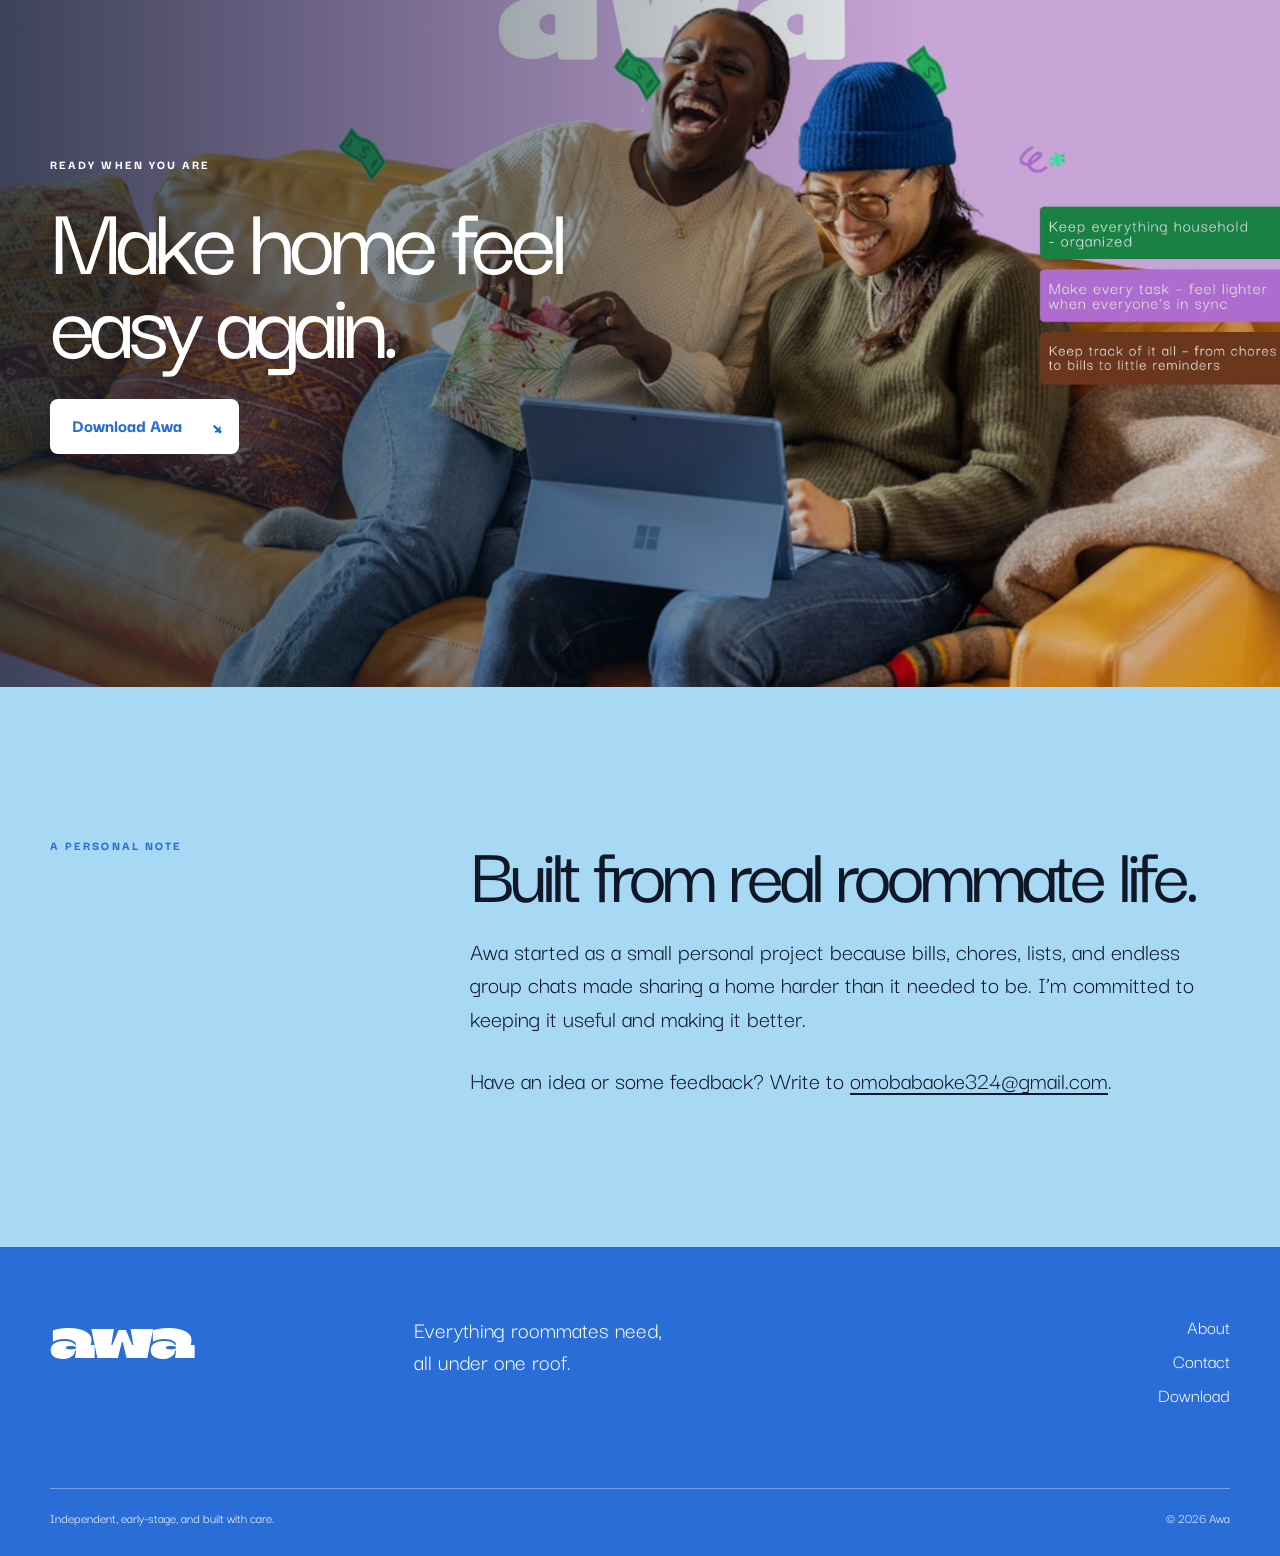
==== commit c4b4661f: "jjjj" ====
--- a/index.html
+++ b/index.html
@@ -1,382 +1,188 @@
-<!DOCTYPE html>
+<!doctype html>
 <html lang="en">
 <head>
-  <meta charset="UTF-8" />
-  <meta name="viewport" content="width=device-width, initial-scale=1.0"/>
-  <title>awa – Roommating, should be easy</title>
-
-  <!-- Site CSS -->
-  <link rel="stylesheet" href="styles/main.css"/>
-
-  <!-- Font fallbacks (everything except logo uses Darker Grotesque) -->
-  <style>
-    @import url('https://fonts.googleapis.com/css2?family=Alfa+Slab+One&display=swap'); /* fallback for logo */
-    @import url('https://fonts.googleapis.com/css2?family=Darker+Grotesque:wght@300..900&display=swap');
-  </style>
+  <meta charset="utf-8">
+  <meta name="viewport" content="width=device-width, initial-scale=1">
+  <meta name="theme-color" content="#2a6dd7">
+  <meta name="description" content="Awa keeps roommate bills, chores, lists, and conversations under one roof.">
+  <title>awa — Roommating should be easy</title>
+  <link rel="stylesheet" href="styles/typography.css">
+  <link rel="stylesheet" href="styles/main.css">
 </head>
 
 <body>
-<!-- ======================= Mobile Header ======================= -->
+  <header class="site-header">
+    <div class="header-inner">
+      <a class="logo" href="#home" aria-label="Awa home">awa</a>
 
-    <header class="nav-mobile only-mobile">
-  <div class="nav-mobile__inner container">
-    <a class="logo" href="#" aria-label="awa home">awa</a>
-
-   <a class="btn btn--solid" 
-       href="folder/awa.apk" 
-       download 
-       aria-label="Download Awa (APK)">
-      Download
-    </a>
-
-  </div>
-</header>
-  <!-- ======================= NAV ======================= -->
-  <header class="nav only-desktop">
-    <div class="nav__inner container">
-      <a class="logo" href="#" aria-label="awa home">awa</a>
-      <nav class="nav__links">
-        <a href="#">Home</a>
-        <a href="#">App</a>
-        <a href="#">About</a>
-        <a href="#">Contact</a>
-         <a class="btn btn--outline" href="folder/awa.apk" download>Download</a>
+      <nav class="nav-actions" aria-label="Primary navigation">
+        <a class="nav-about" href="#features">About</a>
+        <a class="nav-download" href="folder/awa.apk" download>Download</a>
       </nav>
     </div>
   </header>
 
-  <!----==========================================================->
+  <main>
+    <section class="video-hero" id="home" aria-labelledby="hero-title">
+      <video class="hero-video" data-hero-video autoplay muted loop playsinline preload="auto">
+        <source src="assets/videos/video.mp4" type="video/mp4">
+      </video>
+      <div class="hero-shade"></div>
 
-  <!- MOBILE HERO (blue screen + floating bits + person) -->
-<section class="m-hero only-mobile">
-  <div class="container">
-    <h1>Adulting is hard<br>Roommating is harder</h1>
-    <p class="sub">Because sticky notes, group chats, and IOUs aren’t a long-term solution</p>
+      <div class="hero-copy">
+        <h1 id="hero-title">Roommating should be easy</h1>
+        <p>Everything roommates need all under one roof</p>
+      </div>
 
-    <div class="m-hero__art">
-      <img src="assets/images/stretching-man.png" alt="">
-      <!-- floating stickers -->
-      <img class="m-float m-money m-left"  src="assets/images/money.png" alt="">
-      <img class="m-float m-money m-right" src="assets/images/money.png" alt="">
-      <img class="m-float m-star"           src="assets/images/star.png"   alt="">
-    </div>
-  </div>
-</section>
+      <button class="video-control" type="button" data-video-control aria-label="Pause background video">
+        <span data-video-icon aria-hidden="true">Ⅱ</span>
+      </button>
 
-<!-- MOBILE FEATURES (text-only blocks, no opposing images) -->
-<section class="m-features only-mobile">
-  <div class="container">
-    <article class="m-feature">
-      <h3>Tasks &amp; Chores</h3>
-      <p>Create tasks, assign them to any roommate, and check them off when done. No more “I thought you were doing it.”</p>
-    </article>
+      <a class="scroll-cue" href="#features" aria-label="Explore Awa features">
+        <span>Explore</span>
+        <span aria-hidden="true">↓</span>
+      </a>
+    </section>
 
-    <article class="m-feature">
-      <h3>Bills &amp; Payments</h3>
-      <p>Make invoices on the fly, split the cost with everyone, and approve payments once you’ve seen them. Fair, simple, no awkward math.</p>
-    </article>
+    <section class="hero-download" aria-label="Download Awa">
+      <button type="button">Download Awa</button>
+    </section>
 
-    <article class="m-feature">
-      <h3>All talk, no clutter</h3>
-      <p>Keep every house update in one place—rent reminders, chore updates, or just memes—so nothing slips through the cracks.</p>
-    </article>
+    <section class="intro-copy section-shell" id="features" aria-labelledby="features-title">
+      <p class="section-label">One home. One app.</p>
+      <h2 id="features-title">Less admin.<br>More living.</h2>
+      <p class="section-lede">Split bills, share chores, build shopping lists, and keep every house update in one calm place.</p>
+    </section>
 
-    <article class="m-feature">
-      <h3>Lists everyone can agree on (mostly)</h3>
-      <p>Groceries, yard stuff, toilet paper—make shared lists and watch them update in real time. At checkout, the app splits costs automatically.</p>
-    </article>
-  </div>
-</section>
+    <section class="feature-list section-shell" aria-label="Awa features">
+      <article class="feature-row">
+        <div class="feature-copy">
+          <p class="feature-number">01</p>
+          <h3>Split bills, skip the awkward math</h3>
+          <p>Create an invoice, share it with the house, and let Awa work out everyone’s share. When they pay, you simply approve it.</p>
+        </div>
+        <div class="feature-visual feature-visual--coral">
+          <img class="visual-main" src="assets/images/pizza.png" alt="A pizza illustration">
+          <img class="visual-card visual-card--bill" src="assets/images/expenses.jpg" alt="A shared expense in Awa">
+        </div>
+      </article>
 
+      <article class="feature-row feature-row--reverse">
+        <div class="feature-copy">
+          <p class="feature-number">02</p>
+          <h3>Chores don’t do themselves</h3>
+          <p>Create tasks, assign them to any roommate, and check them off when they’re done. Everyone always knows whose turn it is.</p>
+        </div>
+        <div class="feature-visual feature-visual--sky">
+          <img class="visual-main visual-main--person" src="assets/images/stretching-man.png" alt="A happy roommate giving a thumbs up">
+          <img class="visual-card visual-card--chore" src="assets/images/mop-ocean.jpg" alt="A chore inside Awa">
+        </div>
+      </article>
 
+      <article class="feature-row">
+        <div class="feature-copy">
+          <p class="feature-number">03</p>
+          <h3>All talk, no clutter</h3>
+          <p>Keep rent reminders, chore updates, and the occasional meme together, so nothing important disappears into another group chat.</p>
+        </div>
+        <div class="feature-visual feature-visual--butter">
+          <img class="visual-main visual-main--person" src="assets/images/cinema.png" alt="A roommate listening to music">
+          <img class="visual-card visual-card--message" src="assets/images/message-bubble.jpg" alt="A roommate message in Awa">
+        </div>
+      </article>
 
+      <article class="feature-row feature-row--reverse">
+        <div class="feature-copy">
+          <p class="feature-number">04</p>
+          <h3>Lists everyone can agree on. Mostly.</h3>
+          <p>Share groceries and essentials in real time. At checkout, Awa can turn the list into a bill and split the cost automatically.</p>
+        </div>
+        <div class="feature-visual feature-visual--lilac">
+          <img class="shopping-screen" src="assets/images/shopping-list.jpg" alt="A shared shopping list in Awa">
+        </div>
+      </article>
+    </section>
 
+    <section class="download-banner" aria-labelledby="download-title">
+      <img src="assets/images/laughing-women.jpg" alt="Friends laughing together at home">
+      <div class="download-shade"></div>
+      <div class="download-copy section-shell">
+        <p class="section-label">Ready when you are</p>
+        <h2 id="download-title">Make home feel<br>easy again.</h2>
+        <a class="download-button" href="folder/awa.apk" download>Download Awa <span aria-hidden="true">↘</span></a>
+      </div>
+    </section>
 
+    <section class="personal-note">
+      <div class="section-shell personal-grid">
+        <p class="section-label">A personal note</p>
+        <div>
+          <h2>Built from real roommate life.</h2>
+          <p>Awa started as a small personal project because bills, chores, lists, and endless group chats made sharing a home harder than it needed to be. I’m committed to keeping it useful and making it better.</p>
+          <p>Have an idea or some feedback? Write to <a href="mailto:omobabaoke324@gmail.com">omobabaoke324@gmail.com</a>.</p>
+        </div>
+      </div>
+    </section>
+  </main>
 
-<!-- MOBILE CARDS PAGE -->
-<section class="m-cards only-mobile">
-  <div class="container m-cards__head">
-    <h2>Your affairs<br>in good hands</h2>
-    <p class="note">not that kind, please – that’s on you</p>
-  </div>
-
-  <div class="center">
-
-  <div class="m-card m-card--red">
-    <h3>Bills?</h3>
-    <p>Congrats, you’re now CFO of the apartment</p>
-
-    <!-- pseudo images (visible alt placeholders) -->
-    <img class="sticker money-left"   data-show-alt src="assets/images/money.png"
-         alt="CARD(Bills): small money sticker, top-left" />
-    <img class="sticker coin-right"  data-show-alt src="assets/images/coin2.png"
-         alt="CARD(Bills): big coin, right-center" />
-  </div>
-
-  <div class="m-card m-card--pink">
-    <h3>Shopping List?</h3>
-    <p>Yes, Karen, we do need more toilet paper</p>
-
-    <img class="sticker basket-left" data-show-alt src="assets/images/shopping.png"
-         alt="CARD(Shopping): grocery basket, left" />
-    <img class="sticker money-right" data-show-alt src="assets/images/money.png"
-         alt="CARD(Shopping): money sticker, right" />
-  </div>
-
-  <div class="m-card m-card--green">
-    <h3>Messages?</h3>
-    <p>All your arguments, <br> neatly archived. Absolute cinema.</p>
-
-    <img class="sticker person-left" data-show-alt src="assets/images/cinema.png"
-         alt="CARD(Messages): waving person, left" />
-    <img class="sticker chat-right"  data-show-alt src="assets/images/star.png"
-         alt="CARD(Messages): chat bubble, right" />
-  </div>
-
-  <div class="m-card m-card--purple">
-    <h3>Chores?</h3>
-    <p>Because “vibes” don’t take out the trash.</p>
-
-    <img class="sticker spark-left"  data-show-alt src="assets/images/star.png"
-         alt="CARD(Chores): sparkles, left" />
-    <img class="sticker tools-right"  data-show-alt src="assets/images/clean.png"
-         alt="CARD(Chores): cleaning tools, right-bottom" />
-  </div>
-
-  </div>
-</section>
-
-
-
-
-
-
-
-
-  <!-- ======================= HERO ======================= -->
-  <section class="hero only-desktop">
-    <img class="float money money--left" src="assets/images/money.png" alt="" />
-    <img class="float star star--right" src="assets/images/star.png" alt="" />
-
-    <div class="container hero__inner">
-      <p class="eyebrow">awa app</p>
-      <h1 class="hero__title">Roommating, should be easy</h1>
-      <p class="hero__subtitle">
-        ✨ Everything roommates need – all under one roof (finally)
-      </p>
-
-      <div class="hero__art">
-        <img src="assets/images/stretching-man.png" alt="illustration of a person reclining happily"/>
+  <footer class="site-footer">
+    <div class="section-shell footer-grid">
+      <a class="footer-logo" href="#home">awa</a>
+      <p>Everything roommates need,<br>all under one roof.</p>
+      <div class="footer-links">
+        <a href="#features">About</a>
+        <a href="mailto:omobabaoke324@gmail.com">Contact</a>
+        <a href="folder/awa.apk" download>Download</a>
       </div>
     </div>
-  </section>
-
-  <!-- ======================= QUICK VALUE LINES ======================= -->
-<section class="lines container only-desktop">
-  <p>
-    Split bills in seconds and approve payments when they’re done.<br>
-    Create chores, assign them to anyone, and mark them complete.<br>
-    Add groceries or essentials to shared lists so nothing gets forgotten.<br>
-    Chat and react with your roommates – all in one app.
-  </p>
-</section>
-
-<section class="lines container only-mobile">
-  <p style="font-size: 15px; text-align: center; margin-top: -40px;">
-    Split bills in seconds and approve payments when they’re done.<br>
-    Create chores, assign them to anyone, and mark them complete.<br>
-    Add groceries or essentials to shared lists so nothing gets forgotten.<br>
-    Chat and react with your roommates – all in one app.
-  </p>
-</section>
-
-  <!-- ======================= FEATURES (PAGE 2) ======================= -->
-  <section class="feature-grid container  only-desktop">
-    <!-- Bills -->
-    <div class="feature">
-      <div class="feature__copy">
-        <h2>Split bills, skip the awkward math</h2>
-        <p class="muted">
-          Create an invoice, share it with your housemates, and the app sends
-          everyone their share automatically. When they pay, you just approve it –
-          simple, fair, done.
-        </p>
-      </div>
-      <div class="feature__art">
-        <!-- pizza with overlayed bill card -->
-        <img class="stack base" src="assets/images/pizza.png" alt="pizza illustration"/>
-        <img class="stack overlay card" src="assets/images/expenses.jpg" alt="bill card overlay"/>
-      </div>
-    </div>
-
-    <!-- Chores -->
-    <div class="feature feature--swap">
-      <div class="feature__copy chores">
-        <h2>Chores don’t do themselves</h2>
-        <p class="muted">
-          Make a task, assign it to anyone in the house, and watch it get checked
-          off when it’s done. No more confusion about “whose turn it is.”
-        </p>
-      </div>
-      <div class="feature__art">
-        <img class="stack base bill" src="assets/images/thumbs-up-guy.png" alt="thumbs up person"/>
-        <img class="stack overlay small" src="assets/images/mop-ocean.jpg" alt="mop ocean task"/>
-      </div>
-    </div>
-
-    <!-- Chat -->
-    <div class="feature">
-      <div class="feature__copy">
-        <h2>All talk, no clutter</h2>
-        <p class="muted">
-          Keep every house update in one place so nothing slips through the
-          cracks. Whether it’s rent reminders, chore updates, or just dropping
-          memes, the chat makes sure everyone stays in the loop.
-        </p>
-      </div>
-      <div class="feature__art">
-        <img class="stack base" src="assets/images/earbud-girl.png" alt="girl with earbuds"/>
-        <img class="stack overlay bubble" src="assets/images/message-bubble.jpg" alt="message bubble saying 'hey guys'"/>
-      </div>
-    </div>
-
-    <!-- Lists -->
-    <div class="feature feature--swap">
-      <div class="feature__copy">
-        <h2>Lists everyone can agree on (mostly)</h2>
-        <p class="muted">
-          Need groceries, cleaning supplies, or just more snacks? Add it to a
-          shared list that everyone in the house can see. Make as many lists as
-          you want—grocery, yard, random Amazon things—and watch them update in
-          real time. When it’s time to check out, the app turns your list into a
-          bill so costs are split automatically.
-        </p>
-      </div>
-      <div class="feature__art ">
-        <img class="device" src="assets/images/shopping-list.jpg" alt="shopping list screen"/>
-      </div>
-    </div>
-  </section>
-
-  <!-- ======================= BIG CTA (PAGE 4) ======================= -->
-  <section class="cta">
-    <div class="cta__bg">
-      <img src="assets/images/laughing-women.jpg" alt="laughing friends on a couch"/>
-      <!-- optional wordmark if you have it
-      <img class="cta__wordmark" src="assets/images/awa-wordmark.png" alt="awa">
-      -->
-    </div>
-
-    <div class="cta__panel container only-desktop">
-      <h2>Roommating doesn’t have to be hard</h2>
-      <p class="muted">
-        Need groceries, cleaning supplies, or just more snacks? Add it to a shared
-        list that everyone can see. Make as many lists as you want, and watch
-        them update in real time. When it’s time to check out, the app splits the
-        costs automatically.
-      </p>
-
-        <div class="cta__panel container only-mobile">
-      <h2>Roommating doesn’t have to be hard</h2>
-      <p class="muted" style="font-size: 15px;">
-        Need groceries, cleaning supplies, or just more snacks? Add it to a shared
-        list that everyone can see. Make as many lists as you want, and watch
-        them update in real time. When it’s time to check out, the app splits the
-        costs automatically.
-      </p>
-
-
-     <a class="btn btn--solid" href="folder/awa.apk" download>Download</a>
-
-    </div>
-  </section>
-
-  <!-- ======================= PERSONAL NOTE + FOOTER ======================= -->
-  <section class="personal">
-    <div class="container">
-      <p>
-        This started out as a small personal project, just me tinkering around,
-        but it’s slowly grown into something bigger than I expected. I built it
-        because I know how messy living with roommates can get – bills, chores,
-        lists, and those endless group chats – and I wanted something that
-        actually makes it easier.
-      </p>
-      <p>
-        I’m committed to keeping this app alive and improving it as much as I can.
-        Life will get busy (it always does), but I’ll keep showing up for this.
-        If you have ideas, feedback, or just features you’d love to see, I’d
-        honestly love to hear from you. You can reach me anytime at
-        <a href="mailto:omobabaoke324@gmail.com">omobabaoke324@gmail.com</a>.
-        If I’m able to add your suggestion, I’ll let you know – this app should
-        feel as useful to you as it does to me.
-      </p>
-      <p>Thanks for giving it a shot and being part of the journey. This is just the beginning.</p>
-    </div>
-  </section>
-
-  <footer class="footer">
-    <div class="container footer__grid">
-      <div class="footer__brand">awa</div>
-
-      <div class="footer__col">
-        <h4>Community</h4>
-        <a href="#">Blog</a>
-        <a href="#">Project description</a>
-        <a href="#">Developer</a>
-      </div>
-
-      <div class="footer__col">
-        <h4>Product</h4>
-        <a href="#">Download</a>
-        <a href="#">Contact</a>
-        <a href="#">Help</a>
-      </div>
-
-      <div class="footer__col">
-        <h4>Terms</h4>
-        <a href="#">Legal</a>
-        <a href="#">Privacy</a>
-      </div>
-
-      <div class="footer__col">
-        <h4>Download</h4>
-        <a class="icon-link" href="folder/awa.apk" download aria-label="App download">
-    Download APK
-      </div>
-    </div>
-
-    <div class="container footer__bottom">
-      <p class="disclaimer">
-        This isn’t a real company (at least not yet). It’s just me, building in
-        the early stages with a bit of duct tape and hope. If you’re giving it a
-        spin, please be cautious – things might glitch, features may disappear,
-        and updates will show up when life lets me code.
-      </p>
-
-      <div class="footer__socials">
-        <!-- you said you can provide icons; placeholders for now -->
-        <a href="#" aria-label="Instagram">IG</a>
-        <a href="#" aria-label="X">X</a>
-        <a href="#" aria-label="Facebook">FB</a>
-      </div>
+    <div class="section-shell footer-bottom">
+      <p>Independent, early-stage, and built with care.</p>
+      <p>© <span data-year></span> Awa</p>
     </div>
   </footer>
+
+  <script>
+    (() => {
+      const video = document.querySelector('[data-hero-video]');
+      const videoControl = document.querySelector('[data-video-control]');
+      const videoIcon = document.querySelector('[data-video-icon]');
+
+      const setVideoState = (isPlaying) => {
+        videoIcon.textContent = isPlaying ? 'Ⅱ' : '▶';
+        videoControl.setAttribute('aria-label', isPlaying ? 'Pause background video' : 'Play background video');
+      };
+
+      const initialPlay = video.play();
+      if (initialPlay) {
+        initialPlay.then(() => setVideoState(true)).catch(() => setVideoState(false));
+      }
+
+      videoControl.addEventListener('click', () => {
+        if (video.paused) {
+          video.play().then(() => setVideoState(true)).catch(() => setVideoState(false));
+        } else {
+          video.pause();
+          setVideoState(false);
+        }
+      });
+
+      document.querySelector('[data-year]').textContent = new Date().getFullYear();
+    })();
+  </script>
+
+  <!-- Start of Tawk.to Script -->
+  <script>
+    var Tawk_API = Tawk_API || {}, Tawk_LoadStart = new Date();
+    Tawk_API.onLoad = function () { Tawk_API.hideWidget(); };
+    (function () {
+      var s1 = document.createElement('script'), s0 = document.getElementsByTagName('script')[0];
+      s1.async = true;
+      s1.src = 'https://embed.tawk.to/68b535da5d3ca01922570e67/1j41tkndm';
+      s1.charset = 'UTF-8';
+      s1.setAttribute('crossorigin', '*');
+      s0.parentNode.insertBefore(s1, s0);
+    })();
+  </script>
+  <!-- End of Tawk.to Script -->
 </body>
 </html>
-
-<script>
-(function(){
-  document.querySelectorAll('img[data-show-alt]').forEach(function(img){
-    function toAlt(){
-      const tag = document.createElement('span');
-      tag.className = (img.className ? img.className + ' ' : '') + 'img-alt';
-      tag.textContent = img.alt || 'image';
-      if (img.getAttribute('style')) tag.setAttribute('style', img.getAttribute('style'));
-      img.replaceWith(tag);
-    }
-    img.addEventListener('error', toAlt, { once:true });
-    if (!img.getAttribute('src')) toAlt();
-  });
-})();
-</script>
-
--- a/styles/typography.css
+++ b/styles/typography.css
@@ -0,0 +1,14 @@
+@import url("https://fonts.googleapis.com/css2?family=Darker+Grotesque:wght@400;500;600;700;800&display=swap");
+
+@font-face {
+  font-family: "Awa Display";
+  src: url("../assets/images/font/GulfsDisplay-Expanded.woff2") format("woff2");
+  font-display: swap;
+  font-style: normal;
+  font-weight: 400 900;
+}
+
+:root {
+  --font-body: "Darker Grotesque", "Segoe UI", Arial, sans-serif;
+  --font-display: "Awa Display", "Arial Black", Impact, sans-serif;
+}
--- a/styles/main.css
+++ b/styles/main.css
@@ -1,531 +1,592 @@
-/* =============== Base =============== */
-
-.only-desktop { display:block; }
-.only-mobile  { display:none; }
-
-@media (max-width: 768px){
-  .only-desktop { display:none !important; }
-  .only-mobile  { display:block !important; }
-}
-
-
-.nav-mobile{
+:root {
+  --blue: #2a6dd7;
+  --awa-blue: #a7d8f4;
+  --ink: #101828;
+  --cream: #f7f5ef;
+  --white: #ffffff;
+  --header-height: 72px;
+}
+
+* { box-sizing: border-box; }
+
+html { scroll-behavior: smooth; }
+
+body {
+  margin: 0;
+  min-width: 320px;
+  color: var(--ink);
+  background: var(--cream);
+  font-family: var(--font-body);
+  font-size: 18px;
+  line-height: 1.35;
+  -webkit-font-smoothing: antialiased;
+}
+
+img,
+video {
+  display: block;
+  max-width: 100%;
+}
+
+a { color: inherit; }
+
+button,
+a { -webkit-tap-highlight-color: transparent; }
+
+.section-shell,
+.header-inner {
+  width: min(1180px, calc(100% - 64px));
+  margin-inline: auto;
+}
+
+/* Header */
+.site-header {
+  position: fixed;
+  inset: 0 0 auto;
+  z-index: 100;
+  height: var(--header-height);
+  color: var(--white);
   background: var(--blue);
-  position: sticky; top:0; z-index:60;
-}
-.nav-mobile__inner{
-  display:flex; align-items:center; justify-content:space-between;
-  padding:16px 0;
-}
-.hamburger{
-  width:34px; height:26px; background:transparent; border:0; padding:0; display:grid; gap:5px;
-}
-.hamburger span{
-  display:block; height:2px; background:#fff; border-radius:2px;
-}
-
-
-/* Mobile hero */
-.m-hero{
-  background: var(--blue); color:#fff; padding:32px 0 16px; position:relative; overflow:hidden;
-}
-.m-hero h1{
-  font-weight:400; text-align:center; font-size: clamp(22px, 6vw, 30px); margin:18px 0 8px;
-}
-.m-hero .sub{
-  text-align:center; opacity:.85; max-width:34ch; margin:0 auto 10px; font-size:14px;
-}
-.m-hero__art{ position:relative; display:flex; justify-content:center; margin-top:18px; }
-.m-hero__art > img:first-child{ width:min(360px, 88vw); }
-
-.m-float{ position:absolute; pointer-events:none; opacity:.95; }
-.m-money{ width:28px; }
-.m-left{ left:8%; top:22%; transform:rotate(-14deg); }
-.m-right{ right:10%; top:38%; transform:rotate(16deg); }
-.m-star{ width:22px; right:18%; top:18%; }
-
-/* Mobile features text-only */
-.m-features{ background:#fff; padding:20px 0 12px; }
-.m-feature{ padding:18px 8px; border-bottom:1px solid #eee; }
-.m-feature:last-child{ border-bottom:0; }
-.m-feature h3{ margin:0 0 6px; font-weight:600; font-size:20px; }
-.m-feature p{ margin:0; color:var(--ink-70); font-size:15px; line-height:1.35; }
-
-
-/* Mobile cards */
-/* MOBILE CARDS WRAPPER */
-.m-cards{
-  padding: 22px 0 6px;
-  display: flex;
+  isolation: isolate;
+  transform: translateZ(0);
+}
+
+.header-inner {
+  position: relative;
+  display: flex;
+  align-items: center;
+  justify-content: space-between;
+  height: 100%;
+  width: calc(100% - 80px);
+  max-width: none;
+}
+
+.logo,
+.footer-logo {
+  font-family: "Arial Black", var(--font-display);
+  font-size: 34px;
+  line-height: 1;
+  text-decoration: none;
+  letter-spacing: -0.04em;
+}
+
+.logo { color: var(--white); }
+
+.logo,
+.nav-actions {
+  position: relative;
+  z-index: 4;
+}
+
+.nav-actions {
+  display: flex;
+  align-items: center;
+  padding: 3px;
+  border-radius: 8px;
+  background: var(--white);
+}
+
+.nav-actions a {
+  padding: 7px 13px 8px;
+  border-radius: 6px;
+  font-size: 19px;
+  font-weight: 700;
+  line-height: 1;
+  text-decoration: none;
+}
+
+.nav-about { color: var(--blue); }
+
+.nav-download {
+  color: var(--white);
+  background: var(--blue);
+}
+
+/* Video hero */
+.video-hero {
+  position: relative;
+  display: grid;
+  place-items: center;
+  min-height: 100svh;
+  overflow: hidden;
+  color: var(--white);
+  background: #254f7f;
+}
+
+.hero-video,
+.hero-shade {
+  position: absolute;
+  inset: 0;
+  width: 100%;
+  height: 100%;
+}
+
+.hero-video { object-fit: cover; }
+
+.hero-shade {
+  background:
+    linear-gradient(180deg, rgba(7, 31, 63, .2) 0%, rgba(8, 31, 55, .04) 50%, rgba(4, 19, 37, .44) 100%),
+    rgba(25, 72, 125, .14);
+}
+
+.hero-copy {
+  position: relative;
+  z-index: 2;
+  width: min(900px, calc(100% - 40px));
+  margin-top: -2vh;
+  text-align: center;
+  text-shadow: 0 2px 22px rgba(0, 23, 51, .35);
+}
+
+.section-label,
+.feature-number {
+  margin: 0;
+  font-size: 13px;
+  font-weight: 800;
+  letter-spacing: .16em;
+  text-transform: uppercase;
+}
+
+.hero-copy h1 {
+  margin: 0;
+  font-size: clamp(42px, 6.4vw, 86px);
+  font-weight: 500;
+  line-height: .92;
+  letter-spacing: -.045em;
+}
+
+.hero-copy > p:last-child {
+  margin: 18px 0 0;
+  font-size: clamp(20px, 2.2vw, 30px);
+  font-weight: 500;
+}
+
+.video-control {
+  position: absolute;
+  z-index: 3;
+  right: 28px;
+  bottom: 28px;
+  display: grid;
+  width: 46px;
+  height: 46px;
+  place-items: center;
+  border: 1px solid rgba(255,255,255,.75);
+  border-radius: 50%;
+  color: var(--white);
+  background: rgba(4, 26, 51, .25);
+  font: inherit;
+  cursor: pointer;
+  backdrop-filter: blur(8px);
+}
+
+.scroll-cue {
+  position: absolute;
+  z-index: 3;
+  bottom: 28px;
+  left: 50%;
+  display: flex;
+  align-items: center;
+  gap: 10px;
+  color: var(--white);
+  font-size: 14px;
+  font-weight: 700;
+  letter-spacing: .1em;
+  text-decoration: none;
+  text-transform: uppercase;
+  transform: translateX(-50%);
+}
+
+.scroll-cue span:last-child {
+  font-size: 21px;
+  animation: scroll-nudge 1.8s ease-in-out infinite;
+}
+
+@keyframes scroll-nudge {
+  0%, 100% { transform: translateY(-2px); }
+  50% { transform: translateY(4px); }
+}
+
+.hero-download {
+  display: flex;
+  justify-content: center;
+  padding: 28px 20px;
+  background: var(--cream);
+}
+
+.hero-download button {
+  min-width: 180px;
+  padding: 13px 22px 14px;
+  border: 0;
+  border-radius: 8px;
+  color: var(--white);
+  background: var(--blue);
+  font: inherit;
+  font-weight: 800;
+  cursor: pointer;
+}
+
+/* Feature overview */
+.intro-copy {
+  display: grid;
+  grid-template-columns: 1fr 2fr;
+  gap: 40px;
+  padding-block: clamp(100px, 14vw, 180px);
+}
+
+.section-label,
+.feature-number { color: var(--blue); }
+
+.intro-copy h2,
+.download-copy h2,
+.personal-note h2 {
+  margin: 0;
+  font-size: clamp(54px, 8vw, 110px);
+  font-weight: 500;
+  line-height: .82;
+  letter-spacing: -.06em;
+}
+
+.section-lede {
+  grid-column: 2;
+  max-width: 650px;
+  margin: 34px 0 0;
+  color: #4a5261;
+  font-size: clamp(21px, 2.1vw, 28px);
+}
+
+.feature-list { padding-bottom: clamp(100px, 14vw, 180px); }
+
+.feature-row {
+  display: grid;
+  grid-template-columns: minmax(0, .82fr) minmax(480px, 1.18fr);
+  gap: clamp(50px, 7vw, 100px);
+  align-items: center;
+  padding-block: clamp(56px, 8vw, 105px);
+  border-top: 1px solid rgba(16, 24, 40, .16);
+}
+
+.feature-row--reverse .feature-copy { order: 2; }
+.feature-row--reverse .feature-visual { order: 1; }
+
+.feature-copy h3 {
+  margin: 14px 0 20px;
+  font-size: clamp(36px, 4.7vw, 64px);
+  font-weight: 500;
+  line-height: .92;
+  letter-spacing: -.05em;
+}
+
+.feature-copy > p:last-child {
+  max-width: 490px;
+  margin: 0;
+  color: #4a5261;
+  font-size: 20px;
+}
+
+.feature-visual {
+  position: relative;
+  display: grid;
+  min-height: 510px;
+  place-items: center;
+  overflow: hidden;
+  border-radius: 28px;
+}
+
+.feature-visual--coral { background: #ff715f; }
+.feature-visual--sky { background: #a7d8f4; }
+.feature-visual--butter { background: #f4d35e; }
+.feature-visual--lilac { background: #b7a4ef; }
+
+.visual-main {
+  width: min(72%, 440px);
+  max-height: 420px;
+  object-fit: contain;
+}
+
+.visual-main--person { width: min(64%, 390px); }
+
+.visual-card {
+  position: absolute;
+  border-radius: 16px;
+  box-shadow: 0 22px 65px rgba(24, 30, 42, .2);
+}
+
+.visual-card--bill {
+  right: 6%;
+  bottom: 7%;
+  width: min(58%, 355px);
+}
+
+.visual-card--chore {
+  right: 5%;
+  bottom: 7%;
+  width: min(55%, 330px);
+}
+
+.visual-card--message {
+  right: 8%;
+  bottom: 10%;
+  width: min(44%, 270px);
+}
+
+.shopping-screen {
+  width: min(75%, 440px);
+  max-height: 430px;
+  border-radius: 18px;
+  object-fit: cover;
+  box-shadow: 0 22px 65px rgba(24, 30, 42, .18);
+}
+
+/* Download CTA */
+.download-banner {
+  position: relative;
+  min-height: min(820px, 85svh);
+  color: var(--white);
+  background: #223e55;
+}
+
+.download-banner > img,
+.download-shade {
+  position: absolute;
+  inset: 0;
+  width: 100%;
+  height: 100%;
+}
+
+.download-banner > img { object-fit: cover; }
+
+.download-shade {
+  background: linear-gradient(90deg, rgba(9, 28, 43, .75), rgba(9, 28, 43, .08) 72%);
+}
+
+.download-copy {
+  position: relative;
+  z-index: 1;
+  display: flex;
+  min-height: inherit;
   flex-direction: column;
+  align-items: flex-start;
+  justify-content: center;
+}
+
+.download-copy .section-label {
+  margin-bottom: 20px;
+  color: var(--white);
+}
+
+.download-copy h2 { font-size: clamp(58px, 8vw, 108px); }
+
+.download-button {
+  display: inline-flex;
   align-items: center;
-}
-
-/* HEADLINE + NOTE */
-.m-cards__head{
-  text-align: center;
-  width: 80%; /* match card width visually */
-  margin-bottom: 12px;
-}
-.m-cards__head h2{
+  gap: 30px;
+  margin-top: 38px;
+  padding: 14px 17px 15px 22px;
+  border-radius: 8px;
+  color: var(--blue);
+  background: var(--white);
+  font-size: 19px;
+  font-weight: 800;
+  text-decoration: none;
+}
+
+.download-button span {
+  font-size: 26px;
+  line-height: .7;
+}
+
+/* Personal note and footer */
+.personal-note {
+  padding-block: clamp(90px, 12vw, 150px);
+  background: var(--awa-blue);
+}
+
+.personal-grid {
+  display: grid;
+  grid-template-columns: 1fr 2fr;
+  gap: 40px;
+}
+
+.personal-note h2 {
+  max-width: 800px;
+  font-size: clamp(48px, 6.5vw, 88px);
+}
+
+.personal-note p:not(.section-label) {
+  max-width: 760px;
+  margin: 28px 0 0;
+  font-size: clamp(20px, 2vw, 25px);
+}
+
+.personal-note a { text-underline-offset: 4px; }
+
+.site-footer {
+  padding: 66px 0 28px;
+  color: var(--white);
+  background: var(--blue);
+}
+
+.footer-grid {
+  display: grid;
+  grid-template-columns: 1fr 1.4fr 1fr;
+  gap: 40px;
+  align-items: start;
+}
+
+.footer-logo {
+  color: var(--white);
+  font-size: 58px;
+}
+
+.footer-grid > p {
   margin: 0;
   font-size: 24px;
-  font-weight: 600;
-  line-height: 1.1;
-  font-family:"Darker Grotesque", system-ui, -apple-system, Segoe UI, Roboto, sans-serif;
-}
-.m-cards__head .note{
-  margin: 6px 0 14px;
-  color: var(--ink-60);
-  font-size: 12px;
-}
-
-/* INDIVIDUAL CARDS */
-.m-card{
-  width: 90%;            /* ✅ your request */
-  color: #fff;
-  border-radius: 14px;
-  padding: 16px;
-  margin: 12px 0;
+}
+
+.footer-links {
   display: flex;
   flex-direction: column;
-  gap: 4px;
-  position: relative;
-  overflow: hidden;
-  text-align: center;     /* ✅ center the texts inside */
-  font-family: "Golf Display", "Alfa Slab One", cursive; /* ✅ font */
-}
-.m-card h3{
-  margin: 0;
-  font-size: 22px;
-  font-weight: 800;
-  letter-spacing: .2px;
-}
-.m-card p{
-  margin: 0;
-  font-size: 12px;
-  opacity: .95;
-  font-family:"Darker Grotesque", system-ui, -apple-system, Segoe UI, Roboto, sans-serif;
-}
-
-/* COLORS */
-.m-card--red    { background: #f2483d; }
-.m-card--pink   { background: #ff5fa8; }
-.m-card--green  { background: #1fbf7a; }
-.m-card--purple { background: #8e5cff; }
-
-/* STICKER POSITIONS */
-.m-card .sticker{
-  position: absolute;
-  pointer-events: none;
-}
-
-/* BILL STICKERS */
-.m-card .money-left { left: 8px; top: -6px; width: 28px; }
-.m-card .coin-right { right: 10px; top: 10px; width: 46px; }
-
-/* SHOPPING STICKERS */
-.m-card .basket-left{ left: 8px; bottom: 6px; width: 42px; }
-.m-card .money-right{ right: 10px; top: 8px; width: 28px; }
-
-/* MESSAGES STICKERS */
-.m-card .person-left{ left: 10px; top: 49px; width: 44px; }
-.m-card .chat-right{ right: 10px; top: 10px; width: 44px; }
-
-/* CHORES STICKERS */
-.m-card .spark-left{ left: 10px; top: 8px; width: 28px; }
-.m-card .tools-right{ right: -6px; bottom: -8px; width: 50px; }
-
-/* IMAGE FALLBACK (same as before, but scoped to cards) */
-.m-card .img-alt{
-  font-size: 11px;
-  line-height: 1.1;
-  background: rgba(0,0,0,.55);
-  color: #fff;
-  padding: 4px 6px;
-  border-radius: 8px;
-  backdrop-filter: saturate(1.4) blur(2px);
-}
-
-.cta__bg img {
-  display: block;       
-  width: 100%;
-  height: auto;
-}
-
-.cta { position: relative; z-index: 1; }
-
-.center{
-    display: flex;
+  align-items: flex-end;
+  gap: 7px;
+}
+
+.footer-links a {
+  font-size: 20px;
+  text-decoration: none;
+}
+
+.footer-bottom {
+  display: flex;
+  justify-content: space-between;
+  gap: 30px;
+  margin-top: 80px;
+  padding-top: 20px;
+  border-top: 1px solid rgba(255,255,255,.34);
+  font-size: 14px;
+}
+
+.footer-bottom p { margin: 0; }
+
+@media (hover: hover) {
+  .nav-actions a,
+  .download-button,
+  .footer-links a,
+  .logo,
+  .footer-logo {
+    transition: opacity 180ms ease, transform 180ms ease;
+  }
+
+  .nav-actions a:hover,
+  .footer-links a:hover,
+  .logo:hover,
+  .footer-logo:hover { opacity: .72; }
+
+  .download-button:hover { transform: translateY(-3px); }
+}
+
+@media (max-width: 900px) {
+  :root { --header-height: 68px; }
+
+  .intro-copy,
+  .personal-grid { grid-template-columns: 1fr; }
+
+  .section-lede { grid-column: 1; }
+
+  .feature-row,
+  .feature-row--reverse {
+    grid-template-columns: 1fr;
+    gap: 40px;
+  }
+
+  .feature-row--reverse .feature-copy,
+  .feature-row--reverse .feature-visual { order: initial; }
+
+  .feature-visual { min-height: min(70vw, 520px); }
+}
+
+@media (max-width: 640px) {
+  :root { --header-height: 64px; }
+
+  body { font-size: 17px; }
+
+  .section-shell,
+  .header-inner { width: calc(100% - 32px); }
+
+  .logo { font-size: 29px; }
+
+  .nav-actions { padding: 2px; }
+
+  .nav-actions a {
+    padding: 7px 9px;
+    font-size: 16px;
+  }
+
+  .hero-copy { margin-top: -6vh; }
+
+  .hero-copy h1 {
+    font-size: clamp(40px, 12vw, 56px);
+    line-height: .98;
+  }
+
+  .hero-copy > p:last-child {
+    max-width: 320px;
+    margin-inline: auto;
+    font-size: 20px;
+  }
+
+  .scroll-cue { display: none; }
+
+  .video-control {
+    right: 16px;
+    bottom: 18px;
+    width: 42px;
+    height: 42px;
+  }
+
+  .intro-copy { gap: 24px; }
+
+  .intro-copy h2,
+  .download-copy h2,
+  .personal-note h2 { font-size: clamp(48px, 17vw, 72px); }
+
+  .section-lede { margin-top: 12px; }
+
+  .feature-row { padding-block: 58px; }
+
+  .feature-copy h3 { font-size: 42px; }
+
+  .feature-copy > p:last-child { font-size: 18px; }
+
+  .feature-visual {
+    min-height: 102vw;
+    border-radius: 20px;
+  }
+
+  .download-banner { min-height: 76svh; }
+
+  .download-shade {
+    background: linear-gradient(90deg, rgba(9, 28, 43, .72), rgba(9, 28, 43, .18));
+  }
+
+  .footer-grid { grid-template-columns: 1fr; }
+
+  .footer-links { align-items: flex-start; }
+
+  .footer-bottom {
     flex-direction: column;
-    align-items: center;
-}
-
-
-@media (max-width: 768px){
-  .footer__grid{
-    grid-template-columns: 1fr;
-  }
-  .footer__bottom{
-    flex-direction:column; align-items:flex-start;
-  }
-}
-
-
-
-
-
-
-/**************      ********************/
-
-
-
-
-
-
-
-:root{
-  --blue:#2a6dd7;
-  --ink:#0d0f14;
-  --ink-60: rgba(13,15,20,0.6);
-  --ink-70: rgba(13,15,20,0.7);
-  --ink-80: rgba(13,15,20,0.8);
-  --paper:#ffffff;
-  --soft:#f3f6f8; /* for the personal note background */
-  --radius-2:12px;
-  --radius-3:18px;
-}
-
-/* Local font for the logo */
-@font-face{
-  font-family:"Golf Display";
-  src:url("../assets/fonts/GolfDisplay.woff2") format("woff2");
-  font-display:swap;
-}
-
-*{ box-sizing:border-box; }
-html,body{ height:100%; }
-body{
-  margin:0;
-  color:var(--ink);
-  background:#fff;
-  font-family:"Darker Grotesque", system-ui, -apple-system, Segoe UI, Roboto, sans-serif;
-  line-height:1.25;
-}
-
-.container{
-  width:min(1160px, 92vw);
-  margin-inline:auto;
-}
-
-/* =============== Buttons =============== */
-.btn{
-  display:inline-block;
-  padding:.75rem 1.1rem;
-  border-radius:9px;
-  text-decoration:none;
-  font-weight:700;
-  border:1.5px solid transparent;
-}
-.btn--outline{ border-color:#fff; color:#fff; }
-.btn--outline:hover{ background:#ffffff1a; }
-.btn--solid{ background:var(--blue); color:#fff; }
-.btn--solid:hover{ filter:brightness(.95); }
-
-/* =============== Nav =============== */
-.nav{
-  background:var(--blue);
-  position:sticky;
-  top:0;
-  z-index:50;
-}
-.nav__inner{
-  display:flex;
-  align-items:center;
-  justify-content:space-between;
-  padding:18px 0;
-}
-.logo{
-  font-family:"Golf Display","Alfa Slab One",cursive;
-  color:#fff;
-  font-size:28px;
-  text-decoration:none;
-  letter-spacing:.5px;
-}
-.nav__links a{
-  color:#fff;
-  text-decoration:none;
-  margin-left:22px;
-  font-weight:300;
-  font-size:18px;
-}
-
-/* =============== Hero =============== */
-.hero{
-  background:var(--blue);
-  color:#fff;
-  position:relative;
-  overflow:hidden;
-  padding:10vh 0 0;
-}
-.hero__inner{
-  text-align:center;
-  position:relative;
-}
-.eyebrow{
-  margin:0 0 .5rem;
-  font-weight:400;
-  margin-bottom:-10px;
-  opacity:.8;
-}
-.hero__title{
-  font-size:clamp(34px, 6vw, 64px);
-  font-weight:400;
-  margin:.25rem 0 1rem;
-  margin-bottom:-6px;
-  margin-top:-11px;
-}
-
-.hero__subtitle{
-  margin:0 0 2rem;
-  font-size:20px;
-  opacity:.9;
-   margin-bottom:-2px;
-}
-.hero__art{
-  display:flex;
-  justify-content:center;
-  margin-top:24px;
-}
-.hero__art img{
-  width:min(780px, 90vw);
-}
-
-.hero__art img {
-  width: 60%;   
-  max-width: 500px; 
-}
-
-/* floating bits */
-.float{ position:absolute; pointer-events:none; opacity:.9; }
-.money{ width:56px; }
-.star{ width:42px; }
-.money--left{ left:16%; top:58%; transform:rotate(-12deg); }
-.star--right{ right:14%; top:22%; }
-
-/* =============== Lines =============== */
-.lines{
-  padding:60px 0 30px;
-}
-.lines ul{
-  margin:0; padding-left:1rem;
-  display:grid;
-  gap:.5rem;
-}
-.lines{
-  font-size:22px;
-  opacity:.85;
-  line-height: 1.1;
-  
-}
-
-/* =============== Feature Grid (Page 2) =============== */
-.feature-grid{
-  padding:40px 0 80px;
-  display:grid;
-  gap:80px;
-}
-.feature{
-  display:grid;
-  grid-template-columns: 1.1fr 1fr;
-  align-items:center;
-  gap:50px;
-}
-.feature--swap{ grid-template-columns: 1fr 1.1fr; }
-.feature--swap .feature__copy{ order:2; }
-.feature--swap .feature__art{ order:1; }
-
-.feature__copy h2{
-  font-size:36px;
-  font-weight:400;
-  margin:.25rem 0 10px;
-}
-
-
-.feature__copy {
-  font-size:36px;
-  font-weight:400;
-  margin:.25rem 0 10px;
-  margin-left: 130px;
-}
-
-.feature__copy .muted{
-  color:var(--ink-70);
-  font-size:20px;
-  max-width:56ch;
-  margin-top: -5px;
-}
-
-/* stacked overlay images */
-.feature__art{
-  position:relative;
-  min-height:280px;
-}
-.stack.base{ width:100%; max-width:420px; border-radius:var(--radius-3); }
-.stack.overlay{
-  position:absolute; left:50%; top:50%;
-  transform:translate(-50%,-50%);
-  width:85%; max-width:420px;
-  border-radius:18px;
-  box-shadow:0 14px 40px rgba(13,15,20,.12);
-}
-.stack.overlay.card{ width:92%; top:66%; }
-.stack.overlay.small{ width:70%; top:99%; left:70%; }
-.stack.overlay.bubble{ width:48%; top:64%; left:46%; }
-
-.device{
-  width:100%; max-width:620px;
-  border-radius:24px;
-  box-shadow:0 18px 50px rgba(13,15,20,.12);
-}
-
-.feature__art img.stack.base {
-  margin-left: 92px; 
-}
-
-.device{
-    width:82%; top:66%;
-}
-
-
-.stack.overlay.card {
-  left: 48%; 
-}
-
-/* =============== CTA (Page 4) =============== */
-.cta{
-  margin-top:40px;
-  background:#e9d5ff00;
-}
-.cta__bg{
-  position:relative;
-  width:100%;
-  overflow:hidden;
-  background:#e7c5ff00;
-}
-.cta__bg img{
-  display:block;
-  width:100%;
-  height:auto;
-  object-fit:cover;
-}
-.cta__wordmark{
-  position:absolute;
-  inset:auto auto 10% 50%;
-  transform:translateX(-50%);
-  width:min(680px, 80vw);
-  opacity:.2;
-}
-.cta__panel{
-  text-align:center;
-  padding:34px 0 64px;
-}
-.cta__panel h2{
-  font-size:36px;
-  margin:16px 0 6px;
-}
-.cta__panel .muted{
-  color:var(--ink-70);
-  font-size:20px;
-  max-width:75ch;
-  margin-inline:auto;
-}
-.cta .btn--solid{ margin-top:18px; }
-
-/* =============== Personal Note =============== */
-.personal{
-  background:var(--soft);
-  padding:56px 0;
-}
-.personal p{
-  color:var(--ink-80);
-  font-size:20px;
-  max-width:80ch;
-}
-
-/* =============== Footer =============== */
-.footer{
-  padding:40px 0 24px;
-}
-.footer__grid{
-  display:grid;
-  grid-template-columns: 1fr repeat(3, 1fr) auto;
-  gap:24px;
-  align-items:start;
-  padding:24px 0;
-  border-top:1px solid #e9eef4;
-}
-.footer__brand{
-  font-family:"Golf Display","Alfa Slab One",cursive;
-  font-size:28px;
-  color:#2a6dd7;
-}
-.footer__col h4{
-  margin:0 0 8px;
-  font-size:18px;
-}
-.footer__col a{
-  display:block;
-  color:var(--ink-70);
-  text-decoration:none;
-  font-size:18px;
-  margin:.25rem 0;
-}
-.footer__bottom{
-  display:flex;
-  align-items:center;
-  justify-content:space-between;
-  gap:18px;
-}
-.disclaimer{
-  color:var(--ink-60);
-  max-width:86ch;
-  font-size:16px;
-}
-.footer__socials a{
-  margin-left:10px;
-  text-decoration:none;
-  color:var(--ink-70);
-  font-weight:700;
-}
-
-/* =============== Responsive =============== */
-@media (max-width: 980px){
-  .feature, .feature--swap{
-    grid-template-columns:1fr;
-  }
-  .feature--swap .feature__copy,
-  .feature--swap .feature__art{
-    order:unset;
-  }
-  .nav__links a{ margin-left:16px; }
-}
-
-@media (max-width: 640px){
-  .nav__links a{ display:none; }
-  .nav__links .btn{ display:inline-block; }
-  .money--left{ left:8%; top:56%; }
-  .star--right{ right:6%; top:16%; }
-}
-
-.only-desktop { display: block !important; }
-.only-mobile  { display: none !important; }
-
-@media (max-width: 768px){
-  .only-desktop { display: none !important; }
-  .only-mobile  { display: block !important; }
-}
-
-.btn {
-  border: 1px solid white;
-}+    margin-top: 55px;
+  }
+}
+
+@media (prefers-reduced-motion: reduce) {
+  html { scroll-behavior: auto; }
+
+  *,
+  *::before,
+  *::after {
+    scroll-behavior: auto !important;
+    animation-duration: .01ms !important;
+    animation-iteration-count: 1 !important;
+    transition-duration: .01ms !important;
+  }
+}
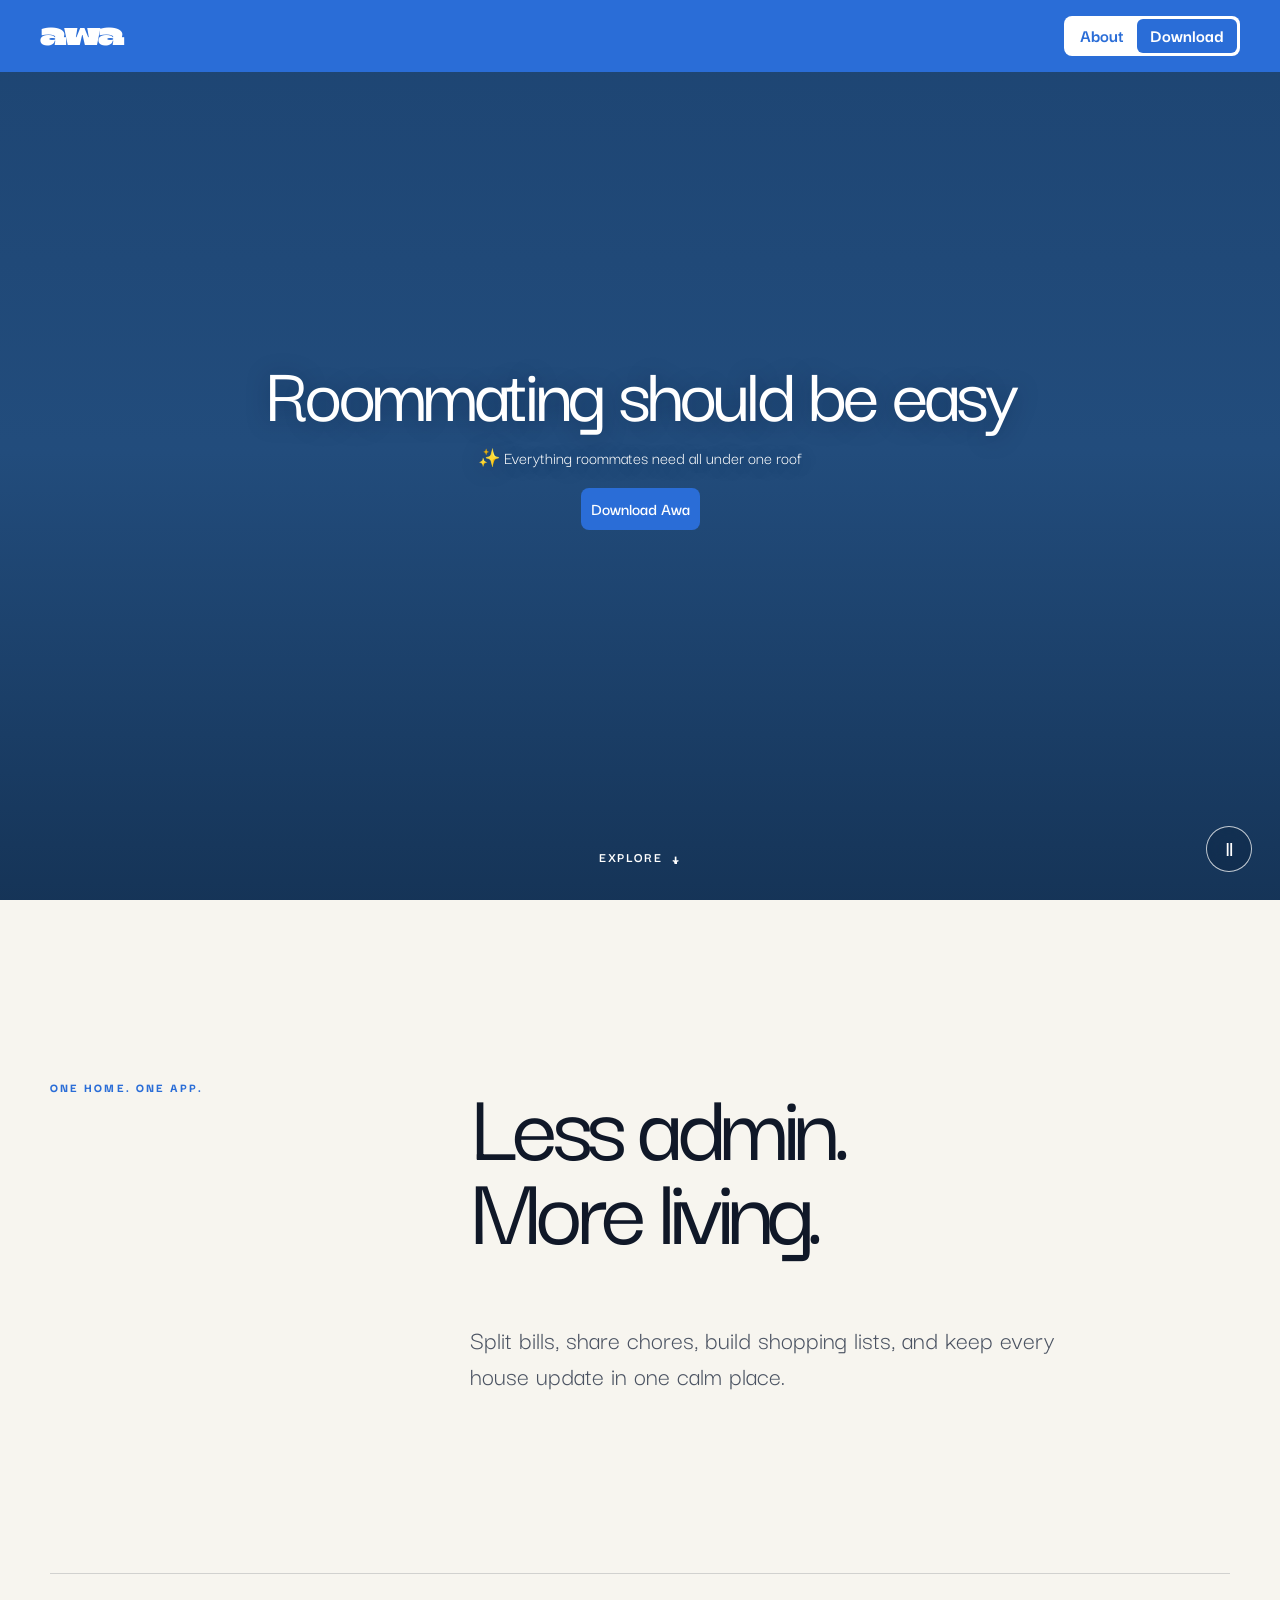
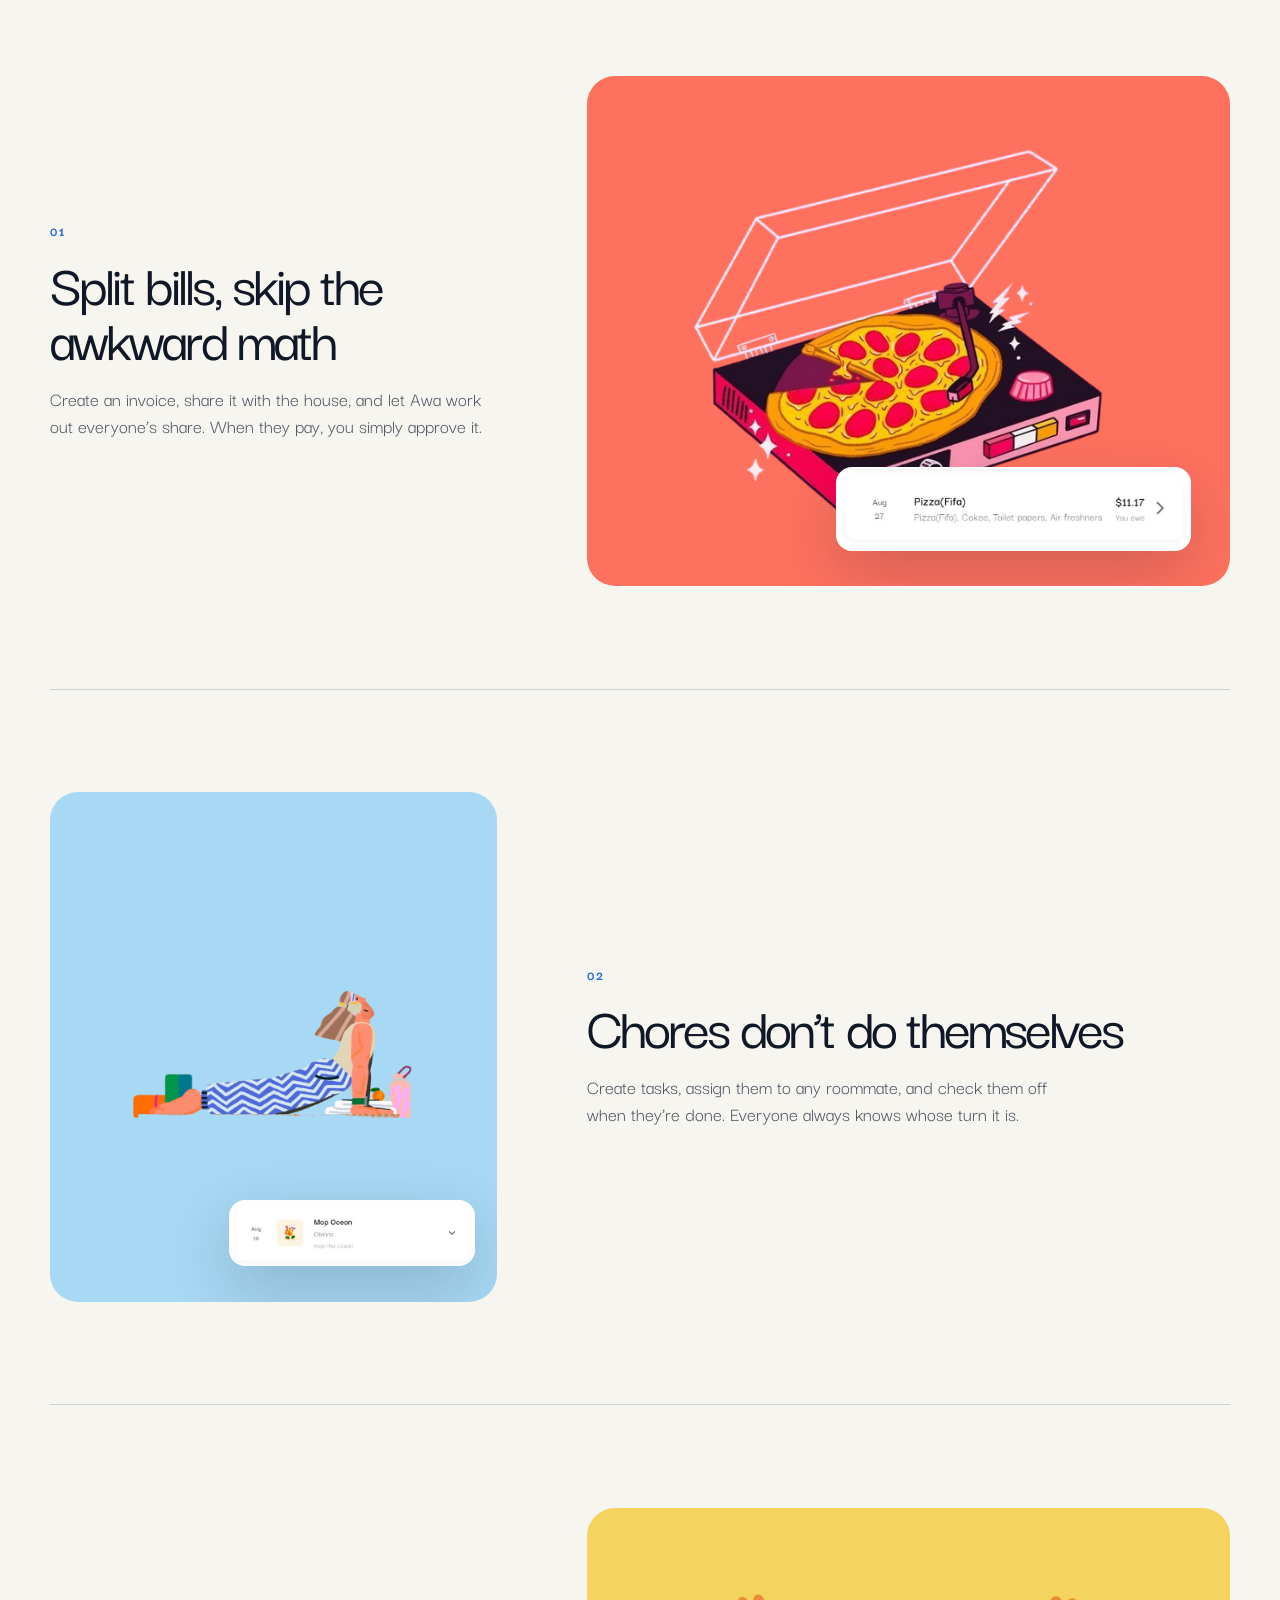
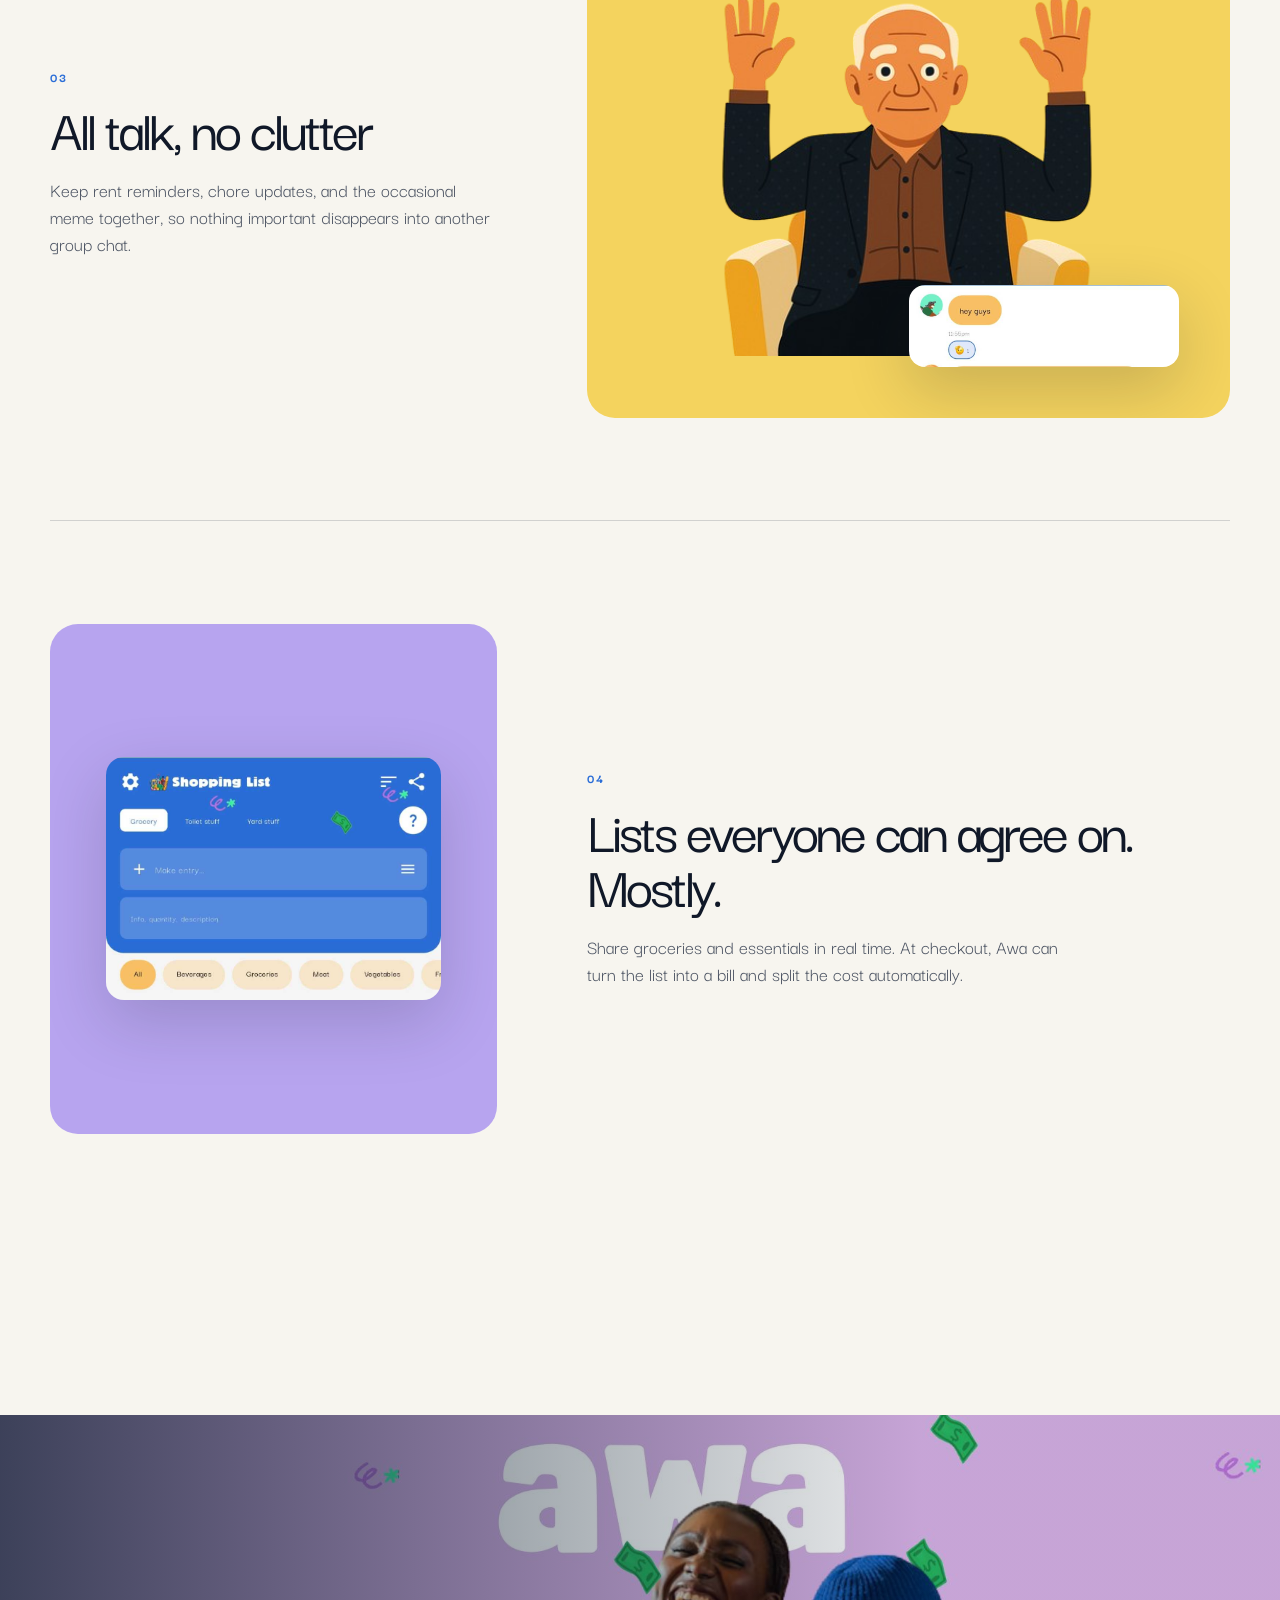
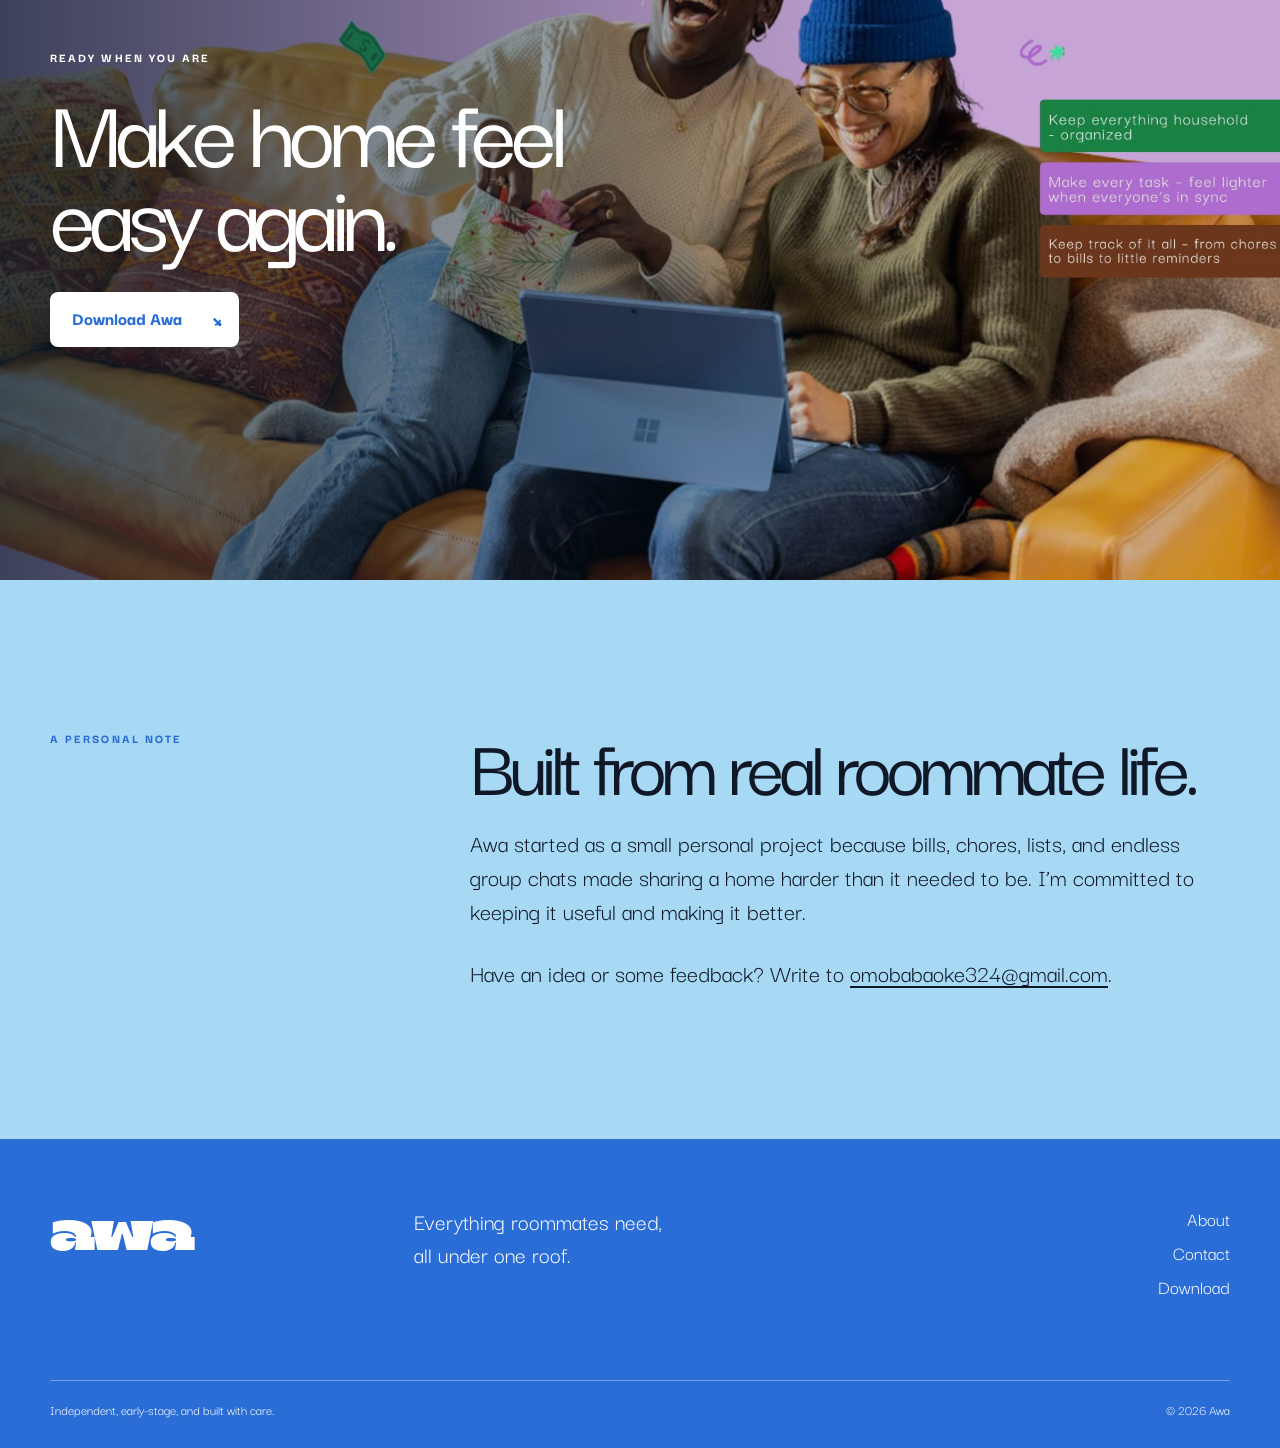
==== commit caa69239: "new stuff" ====
--- a/index.html
+++ b/index.html
@@ -31,7 +31,10 @@
 
       <div class="hero-copy">
         <h1 id="hero-title">Roommating should be easy</h1>
-        <p>Everything roommates need all under one roof</p>
+        <p>✨ Everything roommates need all under one roof</p>
+        <section class="hero-download" aria-label="Download Awa">
+      <button type="button">Download Awa</button>
+    </section>
       </div>
 
       <button class="video-control" type="button" data-video-control aria-label="Pause background video">
@@ -44,9 +47,7 @@
       </a>
     </section>
 
-    <section class="hero-download" aria-label="Download Awa">
-      <button type="button">Download Awa</button>
-    </section>
+    
 
     <section class="intro-copy section-shell" id="features" aria-labelledby="features-title">
       <p class="section-label">One home. One app.</p>
--- a/styles/main.css
+++ b/styles/main.css
@@ -209,19 +209,18 @@
 .hero-download {
   display: flex;
   justify-content: center;
-  padding: 28px 20px;
-  background: var(--cream);
+  
 }
 
 .hero-download button {
-  min-width: 180px;
-  padding: 13px 22px 14px;
+  min-width: 80px;
+  padding: 8px 10px 10px;
   border: 0;
   border-radius: 8px;
   color: var(--white);
   background: var(--blue);
   font: inherit;
-  font-weight: 800;
+  font-weight: 600;
   cursor: pointer;
 }
 
